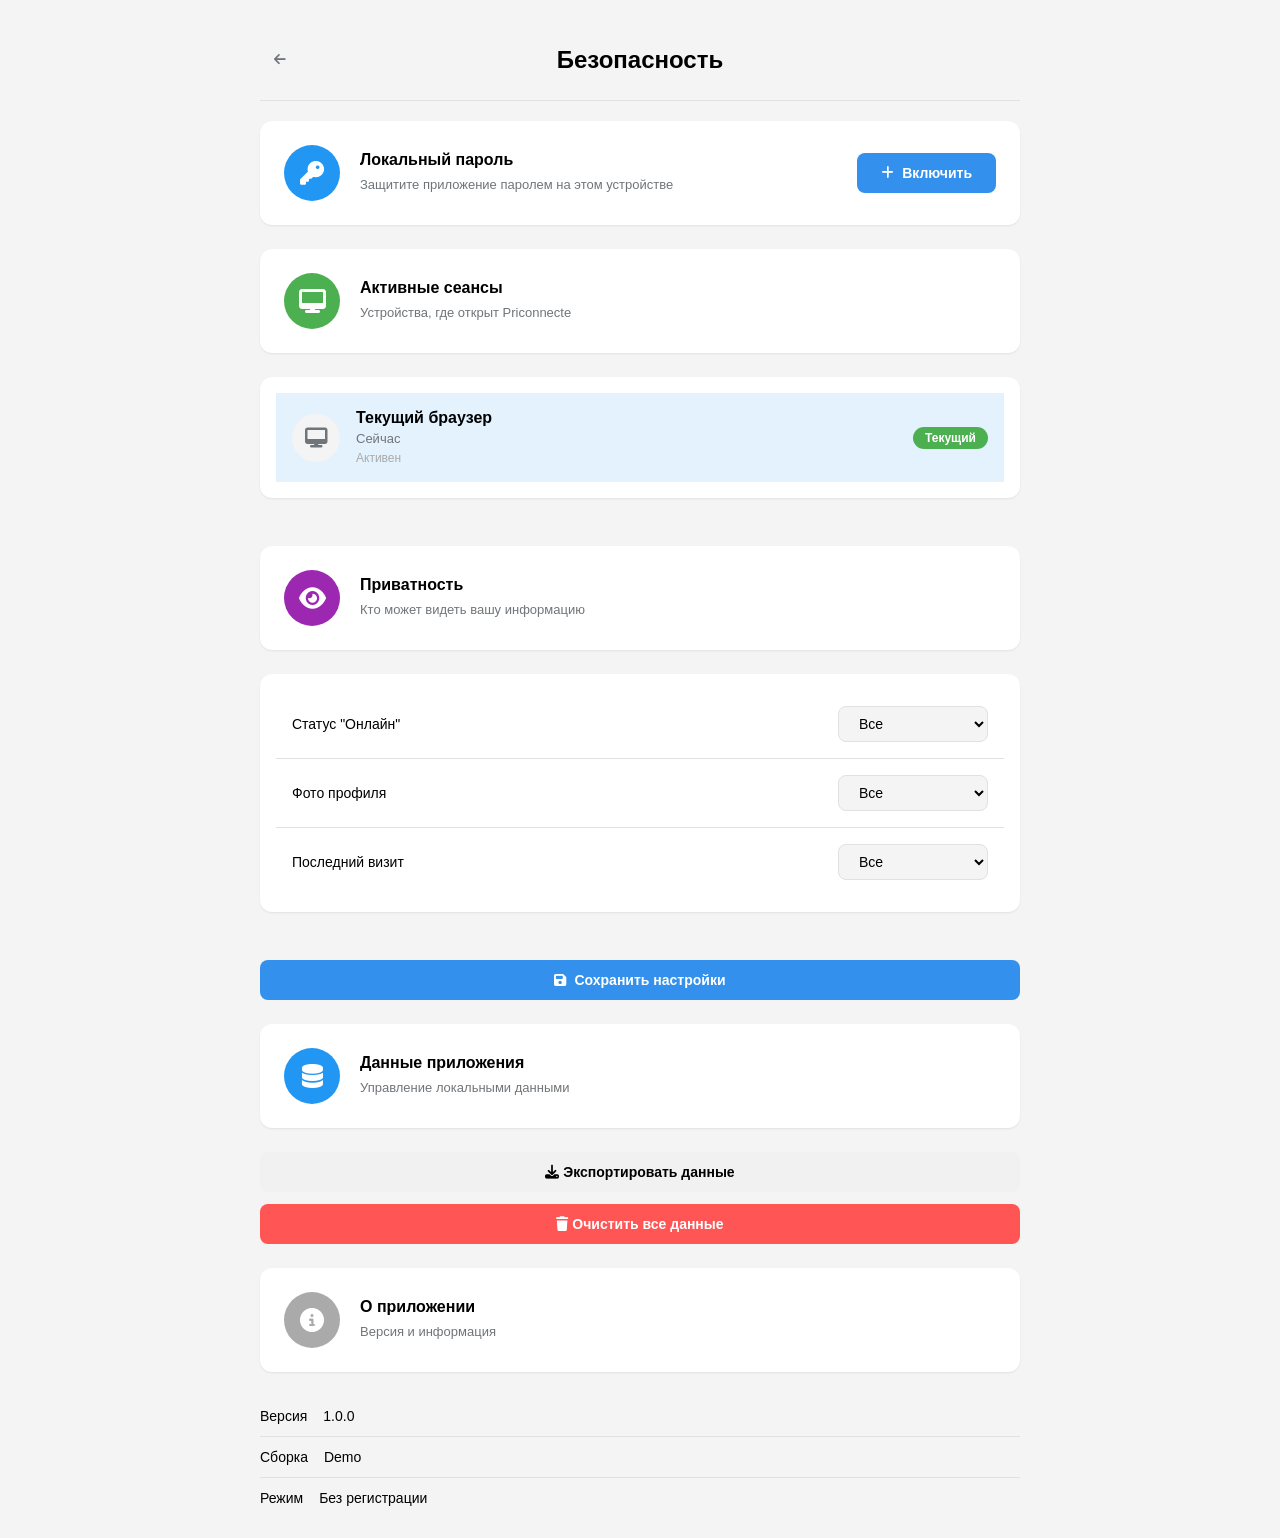
==== password.html @ 706fc2cb "Update password.html" ====
<!DOCTYPE html>
<html lang="ru">
<head>
    <meta charset="UTF-8">
    <meta name="viewport" content="width=device-width, initial-scale=1.0">
    <title>Priconnecte | Безопасность</title>
    <link rel="stylesheet" href="https://cdnjs.cloudflare.com/ajax/libs/font-awesome/6.4.0/css/all.min.css">
    <link rel="stylesheet" href="style.css">
</head>
<body class="passwords-page">

    <div class="passwords-container">
        
        <header class="passwords-header">
            <button class="icon-btn" onclick="window.location.href='index.html'">
                <i class="fas fa-arrow-left"></i>
            </button>
            <h1>Безопасность</h1>
            <div style="width: 40px"></div>
        </header>

        <div class="passwords-content">
            
            <!-- Секция 1: Локальный пароль -->
            <section class="security-section">
                <div class="section-icon blue">
                    <i class="fas fa-key"></i>
                </div>
                <div class="section-info">
                    <h2>Локальный пароль</h2>
                    <p class="section-desc">Защитите приложение паролем на этом устройстве</p>
                </div>
                <button class="btn-primary" id="local-pass-btn" onclick="toggleLocalPassword()">
                    <i class="fas fa-plus"></i> Включить
                </button>
            </section>

            <div class="security-form hidden" id="local-password-form">
                <h3><i class="fas fa-lock"></i> Настройка пароля</h3>
                <div class="input-group">
                    <label for="local-password">Пароль</label>
                    <input type="password" id="local-password" class="input-field" placeholder="Минимум 4 символов">
                </div>
                <div class="input-group">
                    <label for="local-password-confirm">Подтвердите пароль</label>
                    <input type="password" id="local-password-confirm" class="input-field" placeholder="Повторите пароль">
                </div>
                <div class="form-actions">
                    <button class="btn-secondary" onclick="cancelLocalPassword()">Отмена</button>
                    <button class="btn-primary" onclick="saveLocalPassword()">Сохранить</button>
                </div>
            </div>

            <!-- Секция 2: Активные сеансы -->
            <section class="security-section">
                <div class="section-icon green">
                    <i class="fas fa-desktop"></i>
                </div>
                <div class="section-info">
                    <h2>Активные сеансы</h2>
                    <p class="section-desc">Устройства, где открыт Priconnecte</p>
                </div>
            </section>

            <div class="sessions-list" id="sessions-list">
                <div class="session-item current">
                    <div class="session-icon">
                        <i class="fas fa-desktop"></i>
                    </div>
                    <div class="session-info">
                        <h4>Текущий браузер</h4>
                        <p>Сейчас</p>
                        <small class="session-time">Активен</small>
                    </div>
                    <span class="session-badge">Текущий</span>
                </div>
            </div>

            <!-- Секция 3: Приватность -->
            <section class="security-section">
                <div class="section-icon purple">
                    <i class="fas fa-eye"></i>
                </div>
                <div class="section-info">
                    <h2>Приватность</h2>
                    <p class="section-desc">Кто может видеть вашу информацию</p>
                </div>
            </section>

            <div class="privacy-settings">
                <div class="privacy-item">
                    <span>Статус "Онлайн"</span>
                    <select id="privacy-online">
                        <option value="everyone">Все</option>
                        <option value="contacts">Контакты</option>
                        <option value="nobody">Никто</option>
                    </select>
                </div>
                <div class="privacy-item">
                    <span>Фото профиля</span>
                    <select id="privacy-photo">
                        <option value="everyone">Все</option>
                        <option value="contacts">Контакты</option>
                        <option value="nobody">Никто</option>
                    </select>
                </div>
                <div class="privacy-item">
                    <span>Последний визит</span>
                    <select id="privacy-lastseen">
                        <option value="everyone">Все</option>
                        <option value="contacts">Контакты</option>
                        <option value="nobody">Никто</option>
                    </select>
                </div>
            </div>

            <button class="btn-primary full-width" onclick="savePrivacySettings()">
                <i class="fas fa-save"></i> Сохранить настройки
            </button>

            <!-- Секция 4: Данные -->
            <section class="security-section">
                <div class="section-icon blue">
                    <i class="fas fa-database"></i>
                </div>
                <div class="section-info">
                    <h2>Данные приложения</h2>
                    <p class="section-desc">Управление локальными данными</p>
                </div>
            </section>

            <div class="data-settings">
                <button class="btn-secondary full-width" onclick="exportData()">
                    <i class="fas fa-download"></i> Экспортировать данные
                </button>
                <button class="btn-danger full-width" style="margin-top: 12px;" onclick="confirmClearData()">
                    <i class="fas fa-trash"></i> Очистить все данные
                </button>
            </div>

            <!-- Секция 5: О приложении -->
            <section class="security-section">
                <div class="section-icon gray">
                    <i class="fas fa-info-circle"></i>
                </div>
                <div class="section-info">
                    <h2>О приложении</h2>
                    <p class="section-desc">Версия и информация</p>
                </div>
            </section>

            <div class="app-info">
                <div class="info-row">
                    <span>Версия</span>
                    <span class="info-value">1.0.0</span>
                </div>
                <div class="info-row">
                    <span>Сборка</span>
                    <span class="info-value">Demo</span>
                </div>
                <div class="info-row">
                    <span>Режим</span>
                    <span class="info-value">Без регистрации</span>
                </div>
            </div>

        </div>
    </div>

    <!-- Уведомления -->
    <div id="notification-container"></div>

    <script src="script.js"></script>
</body>
</html>
---- style.css ----
/* ========================================== */
/* ПЕРЕМЕННЫЕ И БАЗОВЫЕ НАСТРОЙКИ             */
/* ========================================== */
:root {
    /* Цветовая палитра */
    --primary-color: #3390ec;
    --primary-hover: #2775c9;
    --primary-light: #e3f2fd;
    
    --bg-color: #ffffff;
    --secondary-bg: #f4f4f5;
    --chat-bg: #8e8e93;
    --chat-pattern: url('https://web.telegram.org/img/bg_0.png');
    
    --text-primary: #000000;
    --text-secondary: #707579;
    --text-hint: #aaaaaa;
    --text-white: #ffffff;
    
    --border-color: #dfe1e5;
    --hover-color: #f1f1f1;
    --active-color: #3390ec20;
    
    --message-in-bg: #ffffff;
    --message-out-bg: #eeffde;
    --message-meta: #4fae4e;
    
    --danger-color: #ff5555;
    --danger-hover: #ff3333;
    --success-color: #4caf50;
    --warning-color: #ff9800;
    --info-color: #2196f3;
    
    --shadow-sm: 0 1px 2px rgba(0,0,0,0.08);
    --shadow-md: 0 4px 12px rgba(0,0,0,0.1);
    --shadow-lg: 0 8px 24px rgba(0,0,0,0.15);
    --shadow-xl: 0 12px 48px rgba(0,0,0,0.2);
    
    --font-family: -apple-system, BlinkMacSystemFont, "Segoe UI", Roboto, Helvetica, Arial, sans-serif;
    --transition-speed: 0.2s;
    --border-radius: 12px;
    --border-radius-sm: 8px;
    --border-radius-lg: 16px;
}

/* Темная тема */
[data-theme="dark"] {
    --bg-color: #212121;
    --secondary-bg: #0f0f0f;
    --text-primary: #ffffff;
    --text-secondary: #aaaaaa;
    --text-hint: #888888;
    --border-color: #2f2f2f;
    --hover-color: #2c2c2c;
    --active-color: #3390ec30;
    --message-in-bg: #182533;
    --message-out-bg: #0e1621;
    --chat-pattern: url('https://web.telegram.org/img/bg_0.png');
    --primary-light: #3390ec20;
}

/* ========================================== */
/* БАЗОВЫЕ СТИЛИ                              */
/* ========================================== */
* {
    margin: 0;
    padding: 0;
    box-sizing: border-box;
    outline: none;
}

body {
    font-family: var(--font-family);
    background-color: var(--secondary-bg);
    color: var(--text-primary);
    height: 100vh;
    overflow: hidden;
    transition: background-color var(--transition-speed), color var(--transition-speed);
    -webkit-font-smoothing: antialiased;
    -moz-osx-font-smoothing: grayscale;
}

a {
    color: var(--primary-color);
    text-decoration: none;
}

a:hover {
    text-decoration: underline;
}

/* Утилиты */
.hidden { display: none !important; }
.full-width { width: 100%; }
.text-center { text-align: center; }

/* ========================================== */
/* КНОПКИ                                     */
/* ========================================== */
.btn-primary {
    background: var(--primary-color);
    color: var(--text-white);
    border: none;
    padding: 12px 24px;
    border-radius: var(--border-radius-sm);
    font-size: 14px;
    font-weight: 600;
    cursor: pointer;
    transition: all var(--transition-speed);
    display: inline-flex;
    align-items: center;
    justify-content: center;
    gap: 8px;
    position: relative;
}

.btn-primary:hover {
    background: var(--primary-hover);
    transform: translateY(-1px);
    box-shadow: var(--shadow-md);
}

.btn-primary:active {
    transform: translateY(0);
}

.btn-primary:disabled {
    opacity: 0.6;
    cursor: not-allowed;
}

.btn-secondary {
    background: var(--hover-color);
    color: var(--text-primary);
    border: none;
    padding: 12px 24px;
    border-radius: var(--border-radius-sm);
    font-size: 14px;
    font-weight: 600;
    cursor: pointer;
    transition: all var(--transition-speed);
}

.btn-secondary:hover {
    background: var(--border-color);
}

.btn-danger {
    background: var(--danger-color);
    color: var(--text-white);
    border: none;
    padding: 12px 24px;
    border-radius: var(--border-radius-sm);
    font-size: 14px;
    font-weight: 600;
    cursor: pointer;
    transition: all var(--transition-speed);
}

.btn-danger:hover {
    background: var(--danger-hover);
    transform: translateY(-1px);
    box-shadow: var(--shadow-md);
}

.btn-text {
    background: none;
    border: none;
    color: var(--primary-color);
    cursor: pointer;
    padding: 8px 16px;
    font-size: 14px;
    transition: opacity var(--transition-speed);
}

.btn-text:hover {
    opacity: 0.8;
}

.btn-text-danger {
    background: none;
    border: none;
    color: var(--danger-color);
    cursor: pointer;
    padding: 8px 16px;
    font-size: 14px;
    transition: opacity var(--transition-speed);
}

.btn-text-danger:hover {
    opacity: 0.8;
}

.btn-back {
    background: none;
    border: none;
    color: var(--text-secondary);
    cursor: pointer;
    padding: 8px;
    font-size: 16px;
    position: absolute;
    top: 20px;
    left: 20px;
    transition: all var(--transition-speed);
}

.btn-back:hover {
    color: var(--text-primary);
    transform: translateX(-4px);
}

.icon-btn {
    background: none;
    border: none;
    color: var(--text-secondary);
    cursor: pointer;
    padding: 8px;
    border-radius: 50%;
    transition: all var(--transition-speed);
    display: flex;
    align-items: center;
    justify-content: center;
    width: 40px;
    height: 40px;
}

.icon-btn:hover {
    background: var(--hover-color);
    color: var(--text-primary);
}

.icon-btn:active {
    transform: scale(0.95);
}

/* Loader для кнопок */
.btn-loader {
    display: inline-flex;
    align-items: center;
    justify-content: center;
}

/* ========================================== */
/* ЭКРАН ВХОДА                                */
/* ========================================== */
.screen {
    width: 100%;
    height: 100%;
}

#auth-screen {
    position: fixed;
    top: 0;
    left: 0;
    width: 100%;
    height: 100%;
    background: var(--bg-color);
    z-index: 1000;
    display: flex;
    justify-content: center;
    align-items: center;
    transition: opacity 0.5s ease;
}

.auth-container {
    width: 100%;
    max-width: 420px;
    padding: 40px;
    z-index: 2;
}

.auth-logo {
    text-align: center;
    margin-bottom: 40px;
}

.logo-icon {
    width: 80px;
    height: 80px;
    background: var(--primary-color);
    border-radius: 50%;
    display: flex;
    align-items: center;
    justify-content: center;
    margin: 0 auto 20px;
    box-shadow: var(--shadow-lg);
    animation: pulse 2s infinite;
}

@keyframes pulse {
    0% { box-shadow: 0 0 0 0 rgba(51, 144, 236, 0.4); }
    70% { box-shadow: 0 0 0 20px rgba(51, 144, 236, 0); }
    100% { box-shadow: 0 0 0 0 rgba(51, 144, 236, 0); }
}

.logo-icon i {
    font-size: 36px;
    color: var(--text-white);
}

.auth-logo h1 {
    font-size: 32px;
    font-weight: 700;
    color: var(--primary-color);
    margin-bottom: 8px;
}

.auth-tagline {
    color: var(--text-secondary);
    font-size: 14px;
}

.auth-card {
    background: var(--bg-color);
    padding: 32px;
    border-radius: var(--border-radius-lg);
    box-shadow: var(--shadow-xl);
    text-align: center;
    position: relative;
}

.auth-card h2 {
    font-size: 24px;
    font-weight: 600;
    margin-bottom: 12px;
    color: var(--text-primary);
}

.auth-desc {
    color: var(--text-secondary);
    font-size: 14px;
    margin-bottom: 24px;
    line-height: 1.5;
}

.auth-desc #display-phone {
    font-weight: 600;
    color: var(--text-primary);
}

.input-group {
    margin-bottom: 20px;
    text-align: left;
}

.input-group label {
    display: block;
    font-size: 13px;
    font-weight: 600;
    color: var(--text-secondary);
    margin-bottom: 8px;
    text-transform: uppercase;
    letter-spacing: 0.5px;
}

.input-field {
    width: 100%;
    padding: 14px 16px;
    border: 1px solid var(--border-color);
    border-radius: var(--border-radius-sm);
    font-size: 15px;
    background: var(--secondary-bg);
    color: var(--text-primary);
    transition: all var(--transition-speed);
}

.input-field:focus {
    border-color: var(--primary-color);
    box-shadow: 0 0 0 3px var(--primary-light);
}

.input-field::placeholder {
    color: var(--text-hint);
}

textarea.input-field {
    resize: vertical;
    min-height: 80px;
}

.phone-input-wrapper {
    display: flex;
    align-items: center;
    border: 1px solid var(--border-color);
    border-radius: var(--border-radius-sm);
    background: var(--secondary-bg);
    overflow: hidden;
    transition: all var(--transition-speed);
}

.phone-input-wrapper:focus-within {
    border-color: var(--primary-color);
    box-shadow: 0 0 0 3px var(--primary-light);
}

.country-code {
    padding: 14px 16px;
    background: var(--hover-color);
    color: var(--text-primary);
    font-weight: 600;
    border-right: 1px solid var(--border-color);
}

.phone-input-wrapper input {
    flex: 1;
    border: none;
    padding: 14px 16px;
    font-size: 15px;
    background: transparent;
    color: var(--text-primary);
}

.code-inputs {
    display: flex;
    justify-content: center;
    gap: 10px;
    margin-bottom: 20px;
}

.code-digit {
    width: 50px;
    height: 60px;
    border: 2px solid var(--border-color);
    border-radius: var(--border-radius-sm);
    font-size: 24px;
    font-weight: 600;
    text-align: center;
    background: var(--secondary-bg);
    color: var(--text-primary);
    transition: all var(--transition-speed);
}

.code-digit:focus {
    border-color: var(--primary-color);
    box-shadow: 0 0 0 3px var(--primary-light);
}

.code-digit.filled {
    border-color: var(--primary-color);
    background: var(--primary-light);
}

.code-timer {
    color: var(--text-secondary);
    font-size: 13px;
    margin-bottom: 20px;
}

.auth-footer {
    margin-top: 24px;
    padding-top: 24px;
    border-top: 1px solid var(--border-color);
}

.auth-footer p {
    font-size: 12px;
    color: var(--text-hint);
    line-height: 1.6;
}

.auth-bg-decoration {
    position: absolute;
    top: 0;
    left: 0;
    width: 100%;
    height: 100%;
    background: linear-gradient(135deg, var(--primary-color) 0%, #1973b8 100%);
    opacity: 0.05;
    z-index: 1;
}

/* ========================================== */
/* ОСНОВНОЕ ПРИЛОЖЕНИЕ                        */
/* ========================================== */
#main-app {
    display: flex;
    width: 100%;
    height: 100%;
    background: var(--bg-color);
}

/* Сайдбар */
.sidebar {
    width: 420px;
    border-right: 1px solid var(--border-color);
    display: flex;
    flex-direction: column;
    background: var(--bg-color);
    position: relative;
}

.sidebar-header {
    padding: 16px;
    display: flex;
    align-items: center;
    gap: 12px;
    border-bottom: 1px solid var(--border-color);
}

.search-container {
    flex: 1;
    background: var(--secondary-bg);
    border-radius: 22px;
    padding: 10px 16px;
    display: flex;
    align-items: center;
    gap: 10px;
    transition: all var(--transition-speed);
}

.search-container:focus-within {
    background: var(--bg-color);
    box-shadow: var(--shadow-sm);
}

.search-container i {
    color: var(--text-secondary);
}

.search-container input {
    flex: 1;
    border: none;
    background: transparent;
    font-size: 14px;
    color: var(--text-primary);
}

.search-container input::placeholder {
    color: var(--text-hint);
}

.chat-list {
    flex: 1;
    overflow-y: auto;
    padding: 8px 0;
}

.chat-item {
    display: flex;
    padding: 12px 16px;
    cursor: pointer;
    transition: background-color var(--transition-speed);
    align-items: center;
    gap: 12px;
    position: relative;
}

.chat-item:hover {
    background-color: var(--hover-color);
}

.chat-item.active {
    background-color: var(--active-color);
}

.chat-item.active::before {
    content: '';
    position: absolute;
    left: 0;
    top: 0;
    bottom: 0;
    width: 3px;
    background: var(--primary-color);
}

.avatar {
    width: 54px;
    height: 54px;
    border-radius: 50%;
    background: linear-gradient(135deg, #667eea 0%, #764ba2 100%);
    display: flex;
    justify-content: center;
    align-items: center;
    color: var(--text-white);
    font-weight: 700;
    font-size: 20px;
    position: relative;
    flex-shrink: 0;
}

.avatar img {
    width: 100%;
    height: 100%;
    border-radius: 50%;
    object-fit: cover;
}

.status-dot {
    position: absolute;
    bottom: 2px;
    right: 2px;
    width: 14px;
    height: 14px;
    border-radius: 50%;
    border: 2px solid var(--bg-color);
}

.status-dot.online {
    background: var(--success-color);
}

.status-dot.offline {
    background: var(--text-hint);
}

.chat-info {
    flex: 1;
    overflow: hidden;
    min-width: 0;
}

.chat-top {
    display: flex;
    justify-content: space-between;
    align-items: center;
    margin-bottom: 4px;
}

.chat-top h4 {
    font-weight: 600;
    color: var(--text-primary);
    font-size: 15px;
    white-space: nowrap;
    overflow: hidden;
    text-overflow: ellipsis;
}

.chat-top .time {
    font-size: 12px;
    color: var(--text-hint);
    flex-shrink: 0;
    margin-left: 8px;
}

.chat-bottom {
    display: flex;
    justify-content: space-between;
    align-items: center;
}

.last-message {
    font-size: 14px;
    color: var(--text-secondary);
    white-space: nowrap;
    overflow: hidden;
    text-overflow: ellipsis;
    flex: 1;
}

.badge {
    background: var(--primary-color);
    color: var(--text-white);
    font-size: 12px;
    font-weight: 600;
    padding: 2px 8px;
    border-radius: 10px;
    min-width: 20px;
    text-align: center;
    flex-shrink: 0;
    margin-left: 8px;
}

.badge.mention {
    background: var(--warning-color);
}

/* Контекстное меню */
.context-menu {
    position: absolute;
    top: 70px;
    left: 16px;
    background: var(--bg-color);
    border-radius: var(--border-radius-sm);
    box-shadow: var(--shadow-lg);
    padding: 8px 0;
    z-index: 100;
    min-width: 200px;
    border: 1px solid var(--border-color);
}

.menu-item {
    padding: 12px 16px;
    display: flex;
    align-items: center;
    gap: 12px;
    cursor: pointer;
    color: var(--text-primary);
    font-size: 14px;
    transition: background-color var(--transition-speed);
}

.menu-item:hover {
    background: var(--hover-color);
}

.menu-item i {
    width: 20px;
    text-align: center;
    color: var(--text-secondary);
}

.menu-item.logout {
    color: var(--danger-color);
}

.menu-item.logout i {
    color: var(--danger-color);
}

.menu-divider {
    height: 1px;
    background: var(--border-color);
    margin: 8px 0;
}

/* Область чата */
.chat-area {
    flex: 1;
    display: flex;
    flex-direction: column;
    background: var(--chat-bg);
    position: relative;
}

.chat-header {
    height: 60px;
    background: var(--bg-color);
    border-bottom: 1px solid var(--border-color);
    display: flex;
    align-items: center;
    padding: 0 20px;
    justify-content: space-between;
    flex-shrink: 0;
}

.chat-header-info {
    display: flex;
    align-items: center;
    gap: 12px;
    cursor: pointer;
}

.avatar-small {
    width: 42px;
    height: 42px;
    border-radius: 50%;
    background: linear-gradient(135deg, #667eea 0%, #764ba2 100%);
    display: flex;
    justify-content: center;
    align-items: center;
    color: var(--text-white);
    font-weight: 700;
    font-size: 16px;
    flex-shrink: 0;
}

.chat-header-text h3 {
    font-weight: 600;
    color: var(--text-primary);
    font-size: 16px;
    margin-bottom: 2px;
}

.status-text {
    font-size: 13px;
    color: var(--text-secondary);
}

.chat-header-actions {
    display: flex;
    gap: 8px;
}

/* Сообщения */
.messages-container {
    flex: 1;
    padding: 20px;
    overflow-y: auto;
    display: flex;
    flex-direction: column;
    gap: 8px;
    background-image: var(--chat-pattern);
    background-size: cover;
    background-position: center;
}

.message {
    max-width: 65%;
    padding: 10px 14px;
    border-radius: var(--border-radius);
    font-size: 14px;
    line-height: 1.5;
    position: relative;
    word-wrap: break-word;
    animation: messageAppear 0.3s ease;
}

@keyframes messageAppear {
    from {
        opacity: 0;
        transform: translateY(10px);
    }
    to {
        opacity: 1;
        transform: translateY(0);
    }
}

.message.in {
    align-self: flex-start;
    background: var(--message-in-bg);
    color: var(--text-primary);
    border-bottom-left-radius: 4px;
    box-shadow: var(--shadow-sm);
}

.message.out {
    align-self: flex-end;
    background: var(--message-out-bg);
    color: var(--text-primary);
    border-bottom-right-radius: 4px;
    box-shadow: var(--shadow-sm);
}

.message.system {
    align-self: center;
    background: rgba(0, 0, 0, 0.6);
    color: var(--text-white);
    font-size: 12px;
    padding: 6px 16px;
    border-radius: 20px;
    max-width: 80%;
    text-align: center;
}

.message-meta {
    font-size: 11px;
    color: var(--text-secondary);
    float: right;
    margin-left: 10px;
    margin-top: 6px;
    display: flex;
    align-items: center;
    gap: 4px;
}

.message.out .message-meta {
    color: var(--message-meta);
}

.message-read {
    font-size: 10px;
}

.date-divider {
    align-self: center;
    background: rgba(0, 0, 0, 0.5);
    color: var(--text-white);
    font-size: 12px;
    padding: 6px 16px;
    border-radius: 20px;
    margin: 16px 0;
    text-align: center;
}

/* Индикатор набора текста */
.typing-indicator {
    padding: 8px 20px;
    background: var(--bg-color);
    display: flex;
    align-items: center;
    gap: 8px;
    font-size: 13px;
    color: var(--text-secondary);
}

.typing-dots {
    display: flex;
    gap: 4px;
}

.typing-dots .dot {
    width: 6px;
    height: 6px;
    background: var(--text-secondary);
    border-radius: 50%;
    animation: typingDot 1.4s infinite;
}

.typing-dots .dot:nth-child(2) {
    animation-delay: 0.2s;
}

.typing-dots .dot:nth-child(3) {
    animation-delay: 0.4s;
}

@keyframes typingDot {
    0%, 60%, 100% {
        transform: translateY(0);
    }
    30% {
        transform: translateY(-4px);
    }
}

/* Панель ввода */
.input-area {
    background: var(--bg-color);
    padding: 16px 20px;
    display: flex;
    gap: 12px;
    align-items: center;
    border-top: 1px solid var(--border-color);
    flex-shrink: 0;
}

.input-wrapper {
    flex: 1;
    background: var(--secondary-bg);
    border-radius: 22px;
    padding: 10px 16px;
    display: flex;
    align-items: center;
    gap: 8px;
    transition: all var(--transition-speed);
}

.input-wrapper:focus-within {
    background: var(--bg-color);
    box-shadow: var(--shadow-sm);
}

.input-wrapper input {
    flex: 1;
    border: none;
    background: transparent;
    font-size: 15px;
    color: var(--text-primary);
}

.input-wrapper input::placeholder {
    color: var(--text-hint);
}

.emoji-btn {
    color: var(--text-secondary);
}

.mic-btn {
    color: var(--text-secondary);
}

.send-btn {
    color: var(--primary-color);
}

/* Правая панель информации */
.info-panel {
    width: 350px;
    background: var(--bg-color);
    border-left: 1px solid var(--border-color);
    display: flex;
    flex-direction: column;
    overflow-y: auto;
}

.info-header {
    height: 60px;
    border-bottom: 1px solid var(--border-color);
    display: flex;
    align-items: center;
    justify-content: space-between;
    padding: 0 20px;
    flex-shrink: 0;
}

.info-header h3 {
    font-weight: 600;
    color: var(--text-primary);
}

.info-content {
    padding: 24px;
    flex: 1;
}

.info-avatar-large {
    width: 120px;
    height: 120px;
    border-radius: 50%;
    background: linear-gradient(135deg, #667eea 0%, #764ba2 100%);
    display: flex;
    justify-content: center;
    align-items: center;
    color: var(--text-white);
    font-weight: 700;
    font-size: 48px;
    margin: 0 auto 20px;
}

.info-content h2 {
    text-align: center;
    font-weight: 600;
    color: var(--text-primary);
    margin-bottom: 8px;
}

.info-status {
    text-align: center;
    color: var(--text-secondary);
    font-size: 14px;
    margin-bottom: 32px;
}

.info-section {
    margin-bottom: 32px;
}

.info-section h4 {
    font-weight: 600;
    color: var(--text-primary);
    margin-bottom: 16px;
    font-size: 14px;
    text-transform: uppercase;
    letter-spacing: 0.5px;
}

.info-row {
    display: flex;
    align-items: center;
    gap: 16px;
    padding: 12px 0;
    border-bottom: 1px solid var(--border-color);
    color: var(--text-primary);
    font-size: 14px;
}

.info-row:last-child {
    border-bottom: none;
}

.info-row i:first-child {
    width: 24px;
    color: var(--text-secondary);
    text-align: center;
}

.media-grid {
    display: grid;
    grid-template-columns: repeat(3, 1fr);
    gap: 12px;
}

.media-item {
    aspect-ratio: 1;
    background: var(--secondary-bg);
    border-radius: var(--border-radius-sm);
    display: flex;
    align-items: center;
    justify-content: center;
    color: var(--text-secondary);
    font-size: 24px;
    cursor: pointer;
    transition: all var(--transition-speed);
}

.media-item:hover {
    background: var(--hover-color);
    color: var(--primary-color);
}

.common-chats-list {
    display: flex;
    flex-direction: column;
    gap: 8px;
}

.common-chat-item {
    padding: 10px 12px;
    background: var(--secondary-bg);
    border-radius: var(--border-radius-sm);
    font-size: 14px;
    color: var(--text-primary);
    cursor: pointer;
    transition: background-color var(--transition-speed);
}

.common-chat-item:hover {
    background: var(--hover-color);
}

.info-footer {
    padding: 24px;
    border-top: 1px solid var(--border-color);
}

/* ========================================== */
/* МОДАЛЬНЫЕ ОКНА                             */
/* ========================================== */
.modal-overlay {
    position: fixed;
    top: 0;
    left: 0;
    width: 100%;
    height: 100%;
    background: rgba(0, 0, 0, 0.5);
    z-index: 2000;
    display: flex;
    justify-content: center;
    align-items: center;
    animation: fadeIn 0.3s ease;
}

@keyframes fadeIn {
    from { opacity: 0; }
    to { opacity: 1; }
}

.modal-window {
    background: var(--bg-color);
    border-radius: var(--border-radius-lg);
    width: 100%;
    max-width: 500px;
    max-height: 90vh;
    overflow-y: auto;
    box-shadow: var(--shadow-xl);
    animation: slideUp 0.3s ease;
}

@keyframes slideUp {
    from {
        opacity: 0;
        transform: translateY(20px);
    }
    to {
        opacity: 1;
        transform: translateY(0);
    }
}

.modal-header {
    padding: 20px 24px;
    border-bottom: 1px solid var(--border-color);
    display: flex;
    justify-content: space-between;
    align-items: center;
}

.modal-header h3 {
    font-weight: 600;
    color: var(--text-primary);
    font-size: 18px;
}

.modal-body {
    padding: 24px;
}

/* Настройки */
.settings-user-card {
    display: flex;
    align-items: center;
    gap: 16px;
    padding: 20px;
    background: var(--secondary-bg);
    border-radius: var(--border-radius);
    margin-bottom: 24px;
}

.avatar-large {
    width: 72px;
    height: 72px;
    border-radius: 50%;
    background: linear-gradient(135deg, #667eea 0%, #764ba2 100%);
    display: flex;
    justify-content: center;
    align-items: center;
    color: var(--text-white);
    font-weight: 700;
    font-size: 28px;
    flex-shrink: 0;
}

.settings-user-card h4 {
    font-weight: 600;
    color: var(--text-primary);
    margin-bottom: 4px;
}

.settings-user-card p {
    color: var(--text-secondary);
    font-size: 14px;
}

.settings-list {
    display: flex;
    flex-direction: column;
}

.settings-item {
    display: flex;
    align-items: center;
    gap: 16px;
    padding: 16px;
    cursor: pointer;
    transition: background-color var(--transition-speed);
    border-radius: var(--border-radius-sm);
}

.settings-item:hover {
    background: var(--hover-color);
}

.settings-icon {
    width: 40px;
    height: 40px;
    border-radius: 50%;
    display: flex;
    align-items: center;
    justify-content: center;
    color: var(--text-white);
    flex-shrink: 0;
}

.settings-icon.blue { background: var(--info-color); }
.settings-icon.red { background: var(--danger-color); }
.settings-icon.green { background: var(--success-color); }
.settings-icon.orange { background: var(--warning-color); }
.settings-icon.purple { background: #9c27b0; }
.settings-icon.gray { background: var(--text-hint); }

.settings-text {
    flex: 1;
}

.settings-text span {
    display: block;
    font-weight: 600;
    color: var(--text-primary);
    margin-bottom: 4px;
}

.settings-text small {
    color: var(--text-secondary);
    font-size: 13px;
}

/* Переключатель (Toggle) */
.switch {
    position: relative;
    display: inline-block;
    width: 50px;
    height: 28px;
    flex-shrink: 0;
}

.switch input {
    opacity: 0;
    width: 0;
    height: 0;
}

.slider {
    position: absolute;
    cursor: pointer;
    top: 0;
    left: 0;
    right: 0;
    bottom: 0;
    background-color: var(--border-color);
    transition: var(--transition-speed);
}

.slider:before {
    position: absolute;
    content: "";
    height: 22px;
    width: 22px;
    left: 3px;
    bottom: 3px;
    background-color: var(--text-white);
    transition: var(--transition-speed);
    border-radius: 50%;
}

input:checked + .slider {
    background-color: var(--primary-color);
}

input:checked + .slider:before {
    transform: translateX(22px);
}

.slider.round {
    border-radius: 34px;
}

.slider.round:before {
    border-radius: 50%;
}

/* Контакты в модальном окне */
.contacts-select, .contacts-list {
    max-height: 200px;
    overflow-y: auto;
    border: 1px solid var(--border-color);
    border-radius: var(--border-radius-sm);
    padding: 8px;
    margin-top: 8px;
}

.contact-checkbox, .contact-item {
    display: flex;
    align-items: center;
    gap: 12px;
    padding: 8px;
    cursor: pointer;
}

.contact-checkbox:hover, .contact-item:hover {
    background: var(--hover-color);
    border-radius: var(--border-radius-sm);
}

.contact-checkbox input, .contact-item input {
    width: 18px;
    height: 18px;
    cursor: pointer;
}

.contact-checkbox label, .contact-item label {
    flex: 1;
    cursor: pointer;
    color: var(--text-primary);
    font-size: 14px;
}

/* Форма действий */
.form-actions {
    display: flex;
    gap: 12px;
    justify-content: flex-end;
    margin-top: 24px;
}

/* ========================================== */
/* СТРАНИЦА ПАРОЛЕЙ                           */
/* ========================================== */
.passwords-page {
    background: var(--secondary-bg);
    overflow-y: auto;
}

.passwords-container {
    max-width: 800px;
    margin: 0 auto;
    padding: 20px;
}

.passwords-header {
    display: flex;
    align-items: center;
    justify-content: space-between;
    padding: 20px 0;
    margin-bottom: 20px;
    border-bottom: 1px solid var(--border-color);
}

.passwords-header h1 {
    font-weight: 600;
    color: var(--text-primary);
    font-size: 24px;
}

.passwords-content {
    display: flex;
    flex-direction: column;
    gap: 24px;
}

.security-section {
    background: var(--bg-color);
    border-radius: var(--border-radius);
    padding: 24px;
    display: flex;
    align-items: center;
    gap: 20px;
    box-shadow: var(--shadow-sm);
    transition: all var(--transition-speed);
}

.security-section:hover {
    box-shadow: var(--shadow-md);
}

.section-icon {
    width: 56px;
    height: 56px;
    border-radius: 50%;
    display: flex;
    align-items: center;
    justify-content: center;
    color: var(--text-white);
    font-size: 24px;
    flex-shrink: 0;
}

.section-icon.blue { background: var(--info-color); }
.section-icon.green { background: var(--success-color); }
.section-icon.orange { background: var(--warning-color); }
.section-icon.purple { background: #9c27b0; }
.section-icon.red { background: var(--danger-color); }
.section-icon.gray { background: var(--text-hint); }

.section-info {
    flex: 1;
}

.section-info h2 {
    font-weight: 600;
    color: var(--text-primary);
    font-size: 16px;
    margin-bottom: 6px;
}

.section-desc {
    color: var(--text-secondary);
    font-size: 13px;
    line-height: 1.5;
}

/* Форма 2FA */
.security-form {
    background: var(--bg-color);
    border-radius: var(--border-radius);
    padding: 24px;
    box-shadow: var(--shadow-sm);
    margin-top: -16px;
    margin-bottom: 24px;
}

.security-form h3 {
    font-weight: 600;
    color: var(--text-primary);
    margin-bottom: 20px;
    font-size: 18px;
}

.security-form h3 i {
    margin-right: 8px;
    color: var(--primary-color);
}

.password-strength {
    margin-top: 8px;
}

.strength-bar {
    height: 4px;
    background: var(--border-color);
    border-radius: 2px;
    overflow: hidden;
    margin-bottom: 4px;
}

.strength-bar::after {
    content: '';
    display: block;
    height: 100%;
    width: 0%;
    background: var(--danger-color);
    transition: all var(--transition-speed);
}

.strength-bar.weak::after {
    width: 33%;
    background: var(--danger-color);
}

.strength-bar.medium::after {
    width: 66%;
    background: var(--warning-color);
}

.strength-bar.strong::after {
    width: 100%;
    background: var(--success-color);
}

.strength-text {
    font-size: 12px;
    color: var(--text-secondary);
}

/* Список сеансов */
.sessions-list {
    background: var(--bg-color);
    border-radius: var(--border-radius);
    padding: 16px;
    box-shadow: var(--shadow-sm);
    margin-bottom: 24px;
}

.session-item {
    display: flex;
    align-items: center;
    gap: 16px;
    padding: 16px;
    border-bottom: 1px solid var(--border-color);
    transition: background-color var(--transition-speed);
}

.session-item:last-child {
    border-bottom: none;
}

.session-item:hover {
    background: var(--hover-color);
}

.session-item.current {
    background: var(--primary-light);
}

.session-icon {
    width: 48px;
    height: 48px;
    border-radius: 50%;
    background: var(--secondary-bg);
    display: flex;
    align-items: center;
    justify-content: center;
    color: var(--text-secondary);
    font-size: 20px;
    flex-shrink: 0;
}

.session-info {
    flex: 1;
}

.session-info h4 {
    font-weight: 600;
    color: var(--text-primary);
    margin-bottom: 4px;
}

.session-info p {
    color: var(--text-secondary);
    font-size: 13px;
    margin-bottom: 2px;
}

.session-time {
    color: var(--text-hint);
    font-size: 12px;
}

.session-badge {
    background: var(--success-color);
    color: var(--text-white);
    font-size: 12px;
    font-weight: 600;
    padding: 4px 12px;
    border-radius: 20px;
    flex-shrink: 0;
}

/* Настройки приватности */
.privacy-settings {
    background: var(--bg-color);
    border-radius: var(--border-radius);
    padding: 16px;
    box-shadow: var(--shadow-sm);
    margin-bottom: 24px;
}

.privacy-item {
    display: flex;
    justify-content: space-between;
    align-items: center;
    padding: 16px;
    border-bottom: 1px solid var(--border-color);
}

.privacy-item:last-child {
    border-bottom: none;
}

.privacy-item span {
    color: var(--text-primary);
    font-size: 14px;
}

.privacy-item select {
    padding: 8px 16px;
    border: 1px solid var(--border-color);
    border-radius: var(--border-radius-sm);
    background: var(--secondary-bg);
    color: var(--text-primary);
    font-size: 14px;
    cursor: pointer;
    min-width: 150px;
}

/* Автоудаление */
.auto-delete-settings {
    background: var(--bg-color);
    border-radius: var(--border-radius);
    padding: 24px;
    box-shadow: var(--shadow-sm);
    margin-bottom: 24px;
}

.auto-delete-settings label {
    display: block;
    color: var(--text-primary);
    font-weight: 600;
    margin-bottom: 12px;
}

.auto-delete-settings select {
    width: 100%;
    padding: 12px 16px;
    border: 1px solid var(--border-color);
    border-radius: var(--border-radius-sm);
    background: var(--secondary-bg);
    color: var(--text-primary);
    font-size: 14px;
    cursor: pointer;
}

/* Опасная секция */
.danger-section {
    border: 1px solid var(--danger-color);
    background: rgba(255, 85, 85, 0.05);
}

.danger-modal .danger-text {
    color: var(--danger-color);
    margin-bottom: 20px;
    line-height: 1.6;
}

.danger-modal .danger-text strong {
    font-size: 16px;
}

/* ========================================== */
/* УВЕДОМЛЕНИЯ                                */
/* ========================================== */
#notification-container {
    position: fixed;
    bottom: 20px;
    right: 20px;
    z-index: 3000;
    display: flex;
    flex-direction: column;
    gap: 10px;
}

.notification {
    background: var(--bg-color);
    padding: 16px 24px;
    border-radius: var(--border-radius);
    box-shadow: var(--shadow-lg);
    display: flex;
    align-items: center;
    gap: 12px;
    animation: slideInRight 0.3s ease;
    border-left: 4px solid var(--primary-color);
    min-width: 300px;
}

@keyframes slideInRight {
    from {
        opacity: 0;
        transform: translateX(100%);
    }
    to {
        opacity: 1;
        transform: translateX(0);
    }
}

.notification.success {
    border-left-color: var(--success-color);
}

.notification.success i {
    color: var(--success-color);
}

.notification.error {
    border-left-color: var(--danger-color);
}

.notification.error i {
    color: var(--danger-color);
}

.notification.warning {
    border-left-color: var(--warning-color);
}

.notification.warning i {
    color: var(--warning-color);
}

.notification.info {
    border-left-color: var(--info-color);
}

.notification.info i {
    color: var(--info-color);
}

/* ========================================== */
/* СКРОЛЛБАР                                  */
/* ========================================== */
::-webkit-scrollbar {
    width: 8px;
}

::-webkit-scrollbar-track {
    background: transparent;
}

::-webkit-scrollbar-thumb {
    background: var(--border-color);
    border-radius: 4px;
}

::-webkit-scrollbar-thumb:hover {
    background: var(--text-hint);
}

/* ========================================== */
/* АДАПТИВНОСТЬ                               */
/* ========================================== */
@media (max-width: 1024px) {
    .sidebar {
        width: 350px;
    }
    
    .info-panel {
        position: absolute;
        right: 0;
        top: 0;
        bottom: 0;
        z-index: 100;
        box-shadow: var(--shadow-lg);
    }
}

@media (max-width: 768px) {
    .sidebar {
        width: 100%;
        position: absolute;
        left: 0;
        top: 0;
        bottom: 0;
        z-index: 100;
        transform: translateX(-100%);
        transition: transform var(--transition-speed);
    }
    
    .sidebar.active {
        transform: translateX(0);
    }
    
    .chat-area {
        width: 100%;
    }
    
    .message {
        max-width: 85%;
    }
    
    .auth-container {
        padding: 20px;
    }
    
    .modal-window {
        margin: 20px;
        max-width: calc(100% - 40px);
    }
    
    .passwords-container {
        padding: 10px;
    }
    
    .security-section {
        flex-direction: column;
        text-align: center;
    }
    
    .section-icon {
        margin: 0 auto;
    }
    
    .section-info {
        text-align: center;
    }
}

/* ========================================== */
/* АНИМАЦИИ ЗАГРУЗКИ                          */
/* ========================================== */
.loading {
    display: inline-block;
    width: 20px;
    height: 20px;
    border: 3px solid rgba(255,255,255,0.3);
    border-radius: 50%;
    border-top-color: var(--text-white);
    animation: spin 1s ease-in-out infinite;
}

@keyframes spin {
    to { transform: rotate(360deg); }
}

/* Анимация появления */
.fade-in {
    animation: fadeIn 0.3s ease;
}

/* ========================================== */
/* ДОПОЛНИТЕЛЬНЫЕ ЭЛЕМЕНТЫ                    */
/* ========================================== */
.emoji-picker {
    position: absolute;
    bottom: 60px;
    right: 20px;
    background: var(--bg-color);
    border-radius: var(--border-radius);
    box-shadow: var(--shadow-lg);
    padding: 16px;
    z-index: 100;
    display: grid;
    grid-template-columns: repeat(8, 1fr);
    gap: 8px;
}

.emoji-item {
    font-size: 24px;
    cursor: pointer;
    padding: 4px;
    border-radius: 4px;
    transition: background-color var(--transition-speed);
}

.emoji-item:hover {
    background: var(--hover-color);
}

/* Индикатор онлайн */
.online-indicator {
    width: 10px;
    height: 10px;
    background: var(--success-color);
    border-radius: 50%;
    display: inline-block;
    margin-right: 8px;
}

/* Разделитель в чате */
.chat-divider {
    display: flex;
    align-items: center;
    margin: 16px 0;
}

.chat-divider::before,
.chat-divider::after {
    content: '';
    flex: 1;
    border-bottom: 1px solid var(--border-color);
}

.chat-divider span {
    padding: 0 16px;
    color: var(--text-secondary);
    font-size: 12px;
}
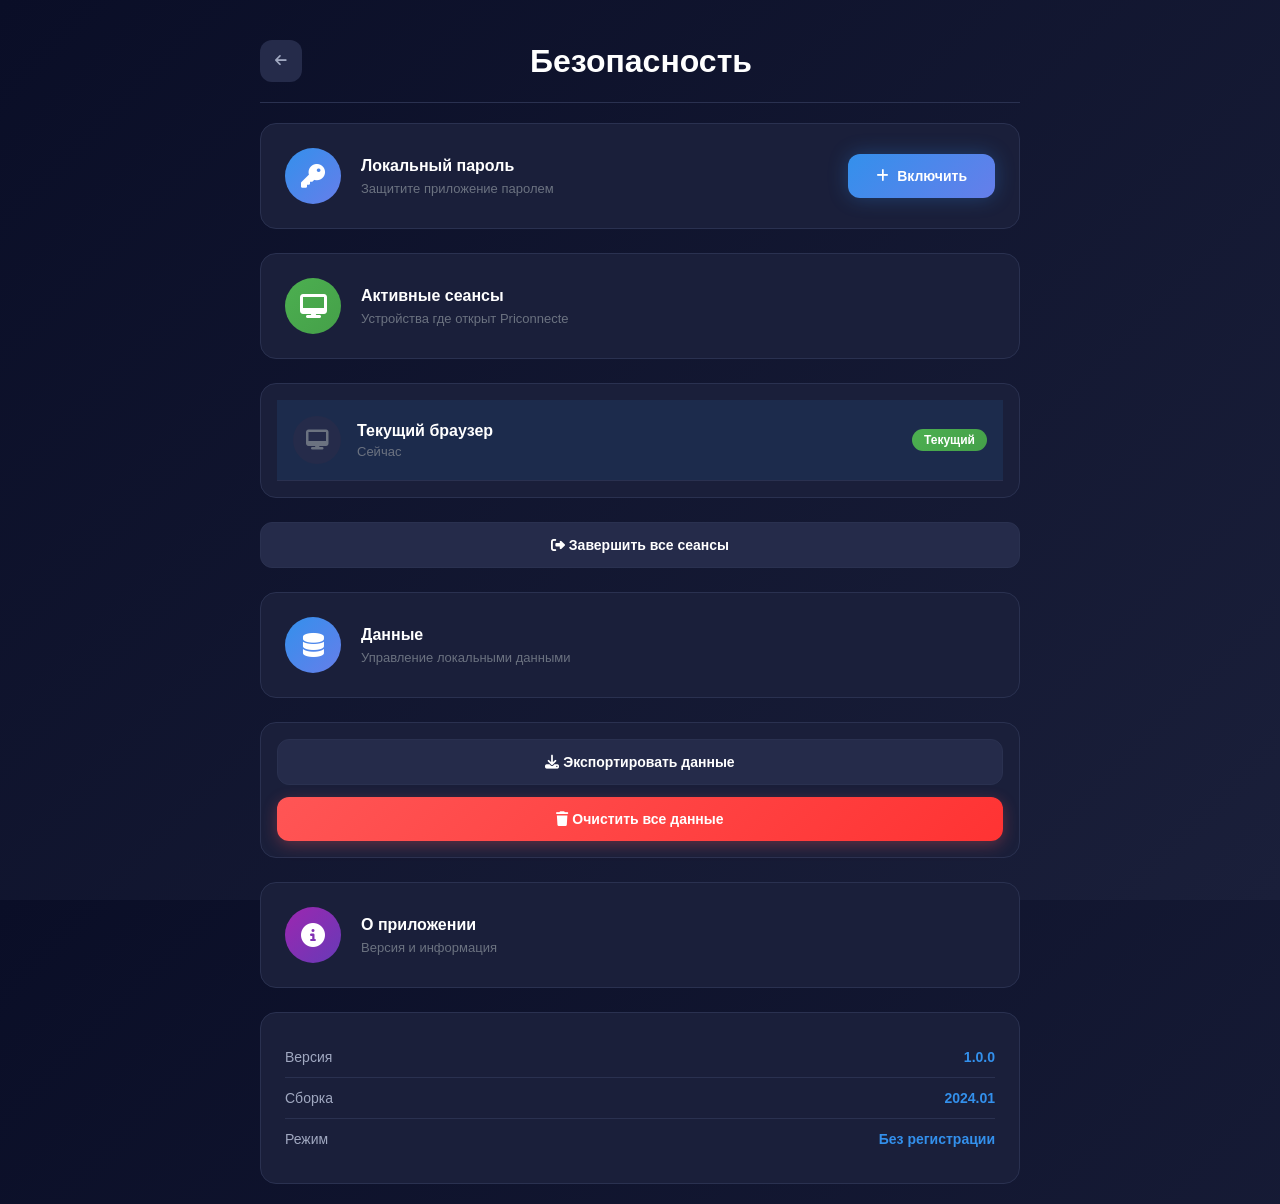
==== commit 8b55ba4b: "Update password.html" ====
--- a/password.html
+++ b/password.html
@@ -7,169 +7,128 @@
     <link rel="stylesheet" href="https://cdnjs.cloudflare.com/ajax/libs/font-awesome/6.4.0/css/all.min.css">
     <link rel="stylesheet" href="style.css">
 </head>
-<body class="passwords-page">
+<body class="passwords-page" style="background: var(--secondary-gradient);">
 
-    <div class="passwords-container">
+    <div class="passwords-container" style="max-width: 800px; margin: 0 auto; padding: 20px;">
         
-        <header class="passwords-header">
+        <header class="passwords-header" style="display: flex; align-items: center; justify-content: space-between; padding: 20px 0; margin-bottom: 20px; border-bottom: 1px solid var(--border-color);">
             <button class="icon-btn" onclick="window.location.href='index.html'">
                 <i class="fas fa-arrow-left"></i>
             </button>
-            <h1>Безопасность</h1>
+            <h1 style="font-weight: 600; color: var(--text-primary);">Безопасность</h1>
             <div style="width: 40px"></div>
         </header>
 
-        <div class="passwords-content">
+        <div class="passwords-content" style="display: flex; flex-direction: column; gap: 24px;">
             
-            <!-- Секция 1: Локальный пароль -->
-            <section class="security-section">
-                <div class="section-icon blue">
+            <!-- Локальный пароль -->
+            <section class="security-section" style="background: var(--bg-secondary); border-radius: var(--border-radius); padding: 24px; display: flex; align-items: center; gap: 20px; border: 1px solid var(--border-color);">
+                <div class="section-icon-gradient blue" style="width: 56px; height: 56px; background: var(--accent-gradient); border-radius: 50%; display: flex; align-items: center; justify-content: center; color: white; font-size: 24px;">
                     <i class="fas fa-key"></i>
                 </div>
-                <div class="section-info">
-                    <h2>Локальный пароль</h2>
-                    <p class="section-desc">Защитите приложение паролем на этом устройстве</p>
+                <div class="section-info" style="flex: 1;">
+                    <h2 style="font-weight: 600; color: var(--text-primary); font-size: 16px; margin-bottom: 6px;">Локальный пароль</h2>
+                    <p style="color: var(--text-hint); font-size: 13px;">Защитите приложение паролем</p>
                 </div>
-                <button class="btn-primary" id="local-pass-btn" onclick="toggleLocalPassword()">
+                <button class="btn-primary-gradient" id="local-pass-btn" onclick="toggleLocalPassword()">
                     <i class="fas fa-plus"></i> Включить
                 </button>
             </section>
 
-            <div class="security-form hidden" id="local-password-form">
-                <h3><i class="fas fa-lock"></i> Настройка пароля</h3>
+            <div class="security-form hidden" id="local-password-form" style="background: var(--bg-secondary); border-radius: var(--border-radius); padding: 24px; border: 1px solid var(--border-color);">
+                <h3 style="font-weight: 600; color: var(--text-primary); margin-bottom: 20px;"><i class="fas fa-lock" style="color: #3390ec;"></i> Настройка пароля</h3>
                 <div class="input-group">
-                    <label for="local-password">Пароль</label>
-                    <input type="password" id="local-password" class="input-field" placeholder="Минимум 4 символов">
+                    <label>Пароль</label>
+                    <input type="password" id="local-password" class="input-field-gradient" placeholder="Минимум 4 символа">
                 </div>
                 <div class="input-group">
-                    <label for="local-password-confirm">Подтвердите пароль</label>
-                    <input type="password" id="local-password-confirm" class="input-field" placeholder="Повторите пароль">
+                    <label>Подтвердите пароль</label>
+                    <input type="password" id="local-password-confirm" class="input-field-gradient" placeholder="Повторите пароль">
                 </div>
                 <div class="form-actions">
-                    <button class="btn-secondary" onclick="cancelLocalPassword()">Отмена</button>
-                    <button class="btn-primary" onclick="saveLocalPassword()">Сохранить</button>
+                    <button class="btn-secondary-gradient" onclick="cancelLocalPassword()">Отмена</button>
+                    <button class="btn-primary-gradient" onclick="saveLocalPassword()">Сохранить</button>
                 </div>
             </div>
 
-            <!-- Секция 2: Активные сеансы -->
-            <section class="security-section">
-                <div class="section-icon green">
+            <!-- Активные сеансы -->
+            <section class="security-section" style="background: var(--bg-secondary); border-radius: var(--border-radius); padding: 24px; display: flex; align-items: center; gap: 20px; border: 1px solid var(--border-color);">
+                <div class="section-icon-gradient green" style="width: 56px; height: 56px; background: var(--success-gradient); border-radius: 50%; display: flex; align-items: center; justify-content: center; color: white; font-size: 24px;">
                     <i class="fas fa-desktop"></i>
                 </div>
-                <div class="section-info">
-                    <h2>Активные сеансы</h2>
-                    <p class="section-desc">Устройства, где открыт Priconnecte</p>
+                <div class="section-info" style="flex: 1;">
+                    <h2 style="font-weight: 600; color: var(--text-primary); font-size: 16px; margin-bottom: 6px;">Активные сеансы</h2>
+                    <p style="color: var(--text-hint); font-size: 13px;">Устройства где открыт Priconnecte</p>
                 </div>
             </section>
 
-            <div class="sessions-list" id="sessions-list">
-                <div class="session-item current">
-                    <div class="session-icon">
+            <div class="sessions-list" id="sessions-list" style="background: var(--bg-secondary); border-radius: var(--border-radius); padding: 16px; border: 1px solid var(--border-color);">
+                <div class="session-item current" style="display: flex; align-items: center; gap: 16px; padding: 16px; border-bottom: 1px solid var(--border-color); background: rgba(51, 144, 236, 0.1);">
+                    <div class="session-icon" style="width: 48px; height: 48px; background: var(--bg-tertiary); border-radius: 50%; display: flex; align-items: center; justify-content: center; color: var(--text-hint); font-size: 20px;">
                         <i class="fas fa-desktop"></i>
                     </div>
-                    <div class="session-info">
-                        <h4>Текущий браузер</h4>
-                        <p>Сейчас</p>
-                        <small class="session-time">Активен</small>
+                    <div class="session-info" style="flex: 1;">
+                        <h4 style="font-weight: 600; color: var(--text-primary); margin-bottom: 4px;">Текущий браузер</h4>
+                        <p style="color: var(--text-hint); font-size: 13px;">Сейчас</p>
                     </div>
-                    <span class="session-badge">Текущий</span>
+                    <span class="session-badge" style="background: var(--success-gradient); color: white; font-size: 12px; font-weight: 600; padding: 4px 12px; border-radius: 20px;">Текущий</span>
                 </div>
             </div>
 
-            <!-- Секция 3: Приватность -->
-            <section class="security-section">
-                <div class="section-icon purple">
-                    <i class="fas fa-eye"></i>
+            <button class="btn-secondary-gradient full-width" onclick="terminateAllSessions()">
+                <i class="fas fa-sign-out-alt"></i> Завершить все сеансы
+            </button>
+
+            <!-- Данные -->
+            <section class="security-section" style="background: var(--bg-secondary); border-radius: var(--border-radius); padding: 24px; display: flex; align-items: center; gap: 20px; border: 1px solid var(--border-color);">
+                <div class="section-icon-gradient blue" style="width: 56px; height: 56px; background: var(--accent-gradient); border-radius: 50%; display: flex; align-items: center; justify-content: center; color: white; font-size: 24px;">
+                    <i class="fas fa-database"></i>
                 </div>
-                <div class="section-info">
-                    <h2>Приватность</h2>
-                    <p class="section-desc">Кто может видеть вашу информацию</p>
+                <div class="section-info" style="flex: 1;">
+                    <h2 style="font-weight: 600; color: var(--text-primary); font-size: 16px; margin-bottom: 6px;">Данные</h2>
+                    <p style="color: var(--text-hint); font-size: 13px;">Управление локальными данными</p>
                 </div>
             </section>
 
-            <div class="privacy-settings">
-                <div class="privacy-item">
-                    <span>Статус "Онлайн"</span>
-                    <select id="privacy-online">
-                        <option value="everyone">Все</option>
-                        <option value="contacts">Контакты</option>
-                        <option value="nobody">Никто</option>
-                    </select>
-                </div>
-                <div class="privacy-item">
-                    <span>Фото профиля</span>
-                    <select id="privacy-photo">
-                        <option value="everyone">Все</option>
-                        <option value="contacts">Контакты</option>
-                        <option value="nobody">Никто</option>
-                    </select>
-                </div>
-                <div class="privacy-item">
-                    <span>Последний визит</span>
-                    <select id="privacy-lastseen">
-                        <option value="everyone">Все</option>
-                        <option value="contacts">Контакты</option>
-                        <option value="nobody">Никто</option>
-                    </select>
-                </div>
-            </div>
-
-            <button class="btn-primary full-width" onclick="savePrivacySettings()">
-                <i class="fas fa-save"></i> Сохранить настройки
-            </button>
-
-            <!-- Секция 4: Данные -->
-            <section class="security-section">
-                <div class="section-icon blue">
-                    <i class="fas fa-database"></i>
-                </div>
-                <div class="section-info">
-                    <h2>Данные приложения</h2>
-                    <p class="section-desc">Управление локальными данными</p>
-                </div>
-            </section>
-
-            <div class="data-settings">
-                <button class="btn-secondary full-width" onclick="exportData()">
+            <div class="data-settings" style="background: var(--bg-secondary); border-radius: var(--border-radius); padding: 16px; border: 1px solid var(--border-color);">
+                <button class="btn-secondary-gradient full-width" onclick="exportData()">
                     <i class="fas fa-download"></i> Экспортировать данные
                 </button>
-                <button class="btn-danger full-width" style="margin-top: 12px;" onclick="confirmClearData()">
+                <button class="btn-danger-gradient full-width" style="margin-top: 12px;" onclick="confirmClearData()">
                     <i class="fas fa-trash"></i> Очистить все данные
                 </button>
             </div>
 
-            <!-- Секция 5: О приложении -->
-            <section class="security-section">
-                <div class="section-icon gray">
+            <!-- О приложении -->
+            <section class="security-section" style="background: var(--bg-secondary); border-radius: var(--border-radius); padding: 24px; display: flex; align-items: center; gap: 20px; border: 1px solid var(--border-color);">
+                <div class="section-icon-gradient purple" style="width: 56px; height: 56px; background: linear-gradient(135deg, #9c27b0, #673ab7); border-radius: 50%; display: flex; align-items: center; justify-content: center; color: white; font-size: 24px;">
                     <i class="fas fa-info-circle"></i>
                 </div>
-                <div class="section-info">
-                    <h2>О приложении</h2>
-                    <p class="section-desc">Версия и информация</p>
+                <div class="section-info" style="flex: 1;">
+                    <h2 style="font-weight: 600; color: var(--text-primary); font-size: 16px; margin-bottom: 6px;">О приложении</h2>
+                    <p style="color: var(--text-hint); font-size: 13px;">Версия и информация</p>
                 </div>
             </section>
 
-            <div class="app-info">
-                <div class="info-row">
-                    <span>Версия</span>
-                    <span class="info-value">1.0.0</span>
+            <div class="app-info" style="background: var(--bg-secondary); border-radius: var(--border-radius); padding: 24px; border: 1px solid var(--border-color);">
+                <div class="info-row" style="display: flex; justify-content: space-between; padding: 12px 0; border-bottom: 1px solid var(--border-color);">
+                    <span style="color: var(--text-secondary);">Версия</span>
+                    <span style="color: #3390ec; font-weight: 600;">1.0.0</span>
                 </div>
-                <div class="info-row">
-                    <span>Сборка</span>
-                    <span class="info-value">Demo</span>
+                <div class="info-row" style="display: flex; justify-content: space-between; padding: 12px 0; border-bottom: 1px solid var(--border-color);">
+                    <span style="color: var(--text-secondary);">Сборка</span>
+                    <span style="color: #3390ec; font-weight: 600;">2024.01</span>
                 </div>
-                <div class="info-row">
-                    <span>Режим</span>
-                    <span class="info-value">Без регистрации</span>
+                <div class="info-row" style="display: flex; justify-content: space-between; padding: 12px 0;">
+                    <span style="color: var(--text-secondary);">Режим</span>
+                    <span style="color: #3390ec; font-weight: 600;">Без регистрации</span>
                 </div>
             </div>
 
         </div>
     </div>
 
-    <!-- Уведомления -->
     <div id="notification-container"></div>
-
     <script src="script.js"></script>
 </body>
 </html>
--- a/style.css
+++ b/style.css
@@ -2,61 +2,40 @@
 /* ПЕРЕМЕННЫЕ И БАЗОВЫЕ НАСТРОЙКИ             */
 /* ========================================== */
 :root {
-    /* Цветовая палитра */
-    --primary-color: #3390ec;
-    --primary-hover: #2775c9;
-    --primary-light: #e3f2fd;
+    /* Градиентная цветовая палитра */
+    --primary-gradient: linear-gradient(135deg, #667eea 0%, #764ba2 100%);
+    --secondary-gradient: linear-gradient(135deg, #0a0e27 0%, #1a1f3a 100%);
+    --accent-gradient: linear-gradient(135deg, #3390ec 0%, #667eea 100%);
+    --danger-gradient: linear-gradient(135deg, #ff5555 0%, #ff3333 100%);
+    --success-gradient: linear-gradient(135deg, #4caf50 0%, #45a049 100%);
     
-    --bg-color: #ffffff;
-    --secondary-bg: #f4f4f5;
-    --chat-bg: #8e8e93;
-    --chat-pattern: url('https://web.telegram.org/img/bg_0.png');
+    /* Цвета */
+    --bg-primary: #0a0e27;
+    --bg-secondary: #1a1f3a;
+    --bg-tertiary: #252b4a;
+    --bg-chat: #0f1428;
     
-    --text-primary: #000000;
-    --text-secondary: #707579;
-    --text-hint: #aaaaaa;
-    --text-white: #ffffff;
+    --text-primary: #ffffff;
+    --text-secondary: #a0a8c0;
+    --text-hint: #6b7280;
     
-    --border-color: #dfe1e5;
-    --hover-color: #f1f1f1;
+    --border-color: #2a3150;
+    --hover-color: #252b4a;
     --active-color: #3390ec20;
     
-    --message-in-bg: #ffffff;
-    --message-out-bg: #eeffde;
-    --message-meta: #4fae4e;
+    --message-in-bg: #1a1f3a;
+    --message-out-bg: #3390ec;
     
-    --danger-color: #ff5555;
-    --danger-hover: #ff3333;
-    --success-color: #4caf50;
-    --warning-color: #ff9800;
-    --info-color: #2196f3;
+    --shadow-sm: 0 2px 8px rgba(0,0,0,0.3);
+    --shadow-md: 0 4px 16px rgba(0,0,0,0.4);
+    --shadow-lg: 0 8px 32px rgba(0,0,0,0.5);
+    --shadow-glow: 0 0 20px rgba(51, 144, 236, 0.3);
     
-    --shadow-sm: 0 1px 2px rgba(0,0,0,0.08);
-    --shadow-md: 0 4px 12px rgba(0,0,0,0.1);
-    --shadow-lg: 0 8px 24px rgba(0,0,0,0.15);
-    --shadow-xl: 0 12px 48px rgba(0,0,0,0.2);
-    
-    --font-family: -apple-system, BlinkMacSystemFont, "Segoe UI", Roboto, Helvetica, Arial, sans-serif;
-    --transition-speed: 0.2s;
-    --border-radius: 12px;
-    --border-radius-sm: 8px;
-    --border-radius-lg: 16px;
-}
-
-/* Темная тема */
-[data-theme="dark"] {
-    --bg-color: #212121;
-    --secondary-bg: #0f0f0f;
-    --text-primary: #ffffff;
-    --text-secondary: #aaaaaa;
-    --text-hint: #888888;
-    --border-color: #2f2f2f;
-    --hover-color: #2c2c2c;
-    --active-color: #3390ec30;
-    --message-in-bg: #182533;
-    --message-out-bg: #0e1621;
-    --chat-pattern: url('https://web.telegram.org/img/bg_0.png');
-    --primary-light: #3390ec20;
+    --font-family: 'Segoe UI', -apple-system, BlinkMacSystemFont, Roboto, sans-serif;
+    --transition-speed: 0.3s;
+    --border-radius: 16px;
+    --border-radius-sm: 12px;
+    --border-radius-lg: 24px;
 }
 
 /* ========================================== */
@@ -71,450 +50,136 @@
 
 body {
     font-family: var(--font-family);
-    background-color: var(--secondary-bg);
+    background: var(--secondary-gradient);
     color: var(--text-primary);
     height: 100vh;
     overflow: hidden;
-    transition: background-color var(--transition-speed), color var(--transition-speed);
     -webkit-font-smoothing: antialiased;
     -moz-osx-font-smoothing: grayscale;
 }
 
-a {
-    color: var(--primary-color);
-    text-decoration: none;
-}
-
-a:hover {
-    text-decoration: underline;
-}
-
-/* Утилиты */
-.hidden { display: none !important; }
-.full-width { width: 100%; }
-.text-center { text-align: center; }
-
-/* ========================================== */
-/* КНОПКИ                                     */
-/* ========================================== */
-.btn-primary {
-    background: var(--primary-color);
-    color: var(--text-white);
-    border: none;
-    padding: 12px 24px;
-    border-radius: var(--border-radius-sm);
-    font-size: 14px;
-    font-weight: 600;
-    cursor: pointer;
-    transition: all var(--transition-speed);
-    display: inline-flex;
-    align-items: center;
-    justify-content: center;
-    gap: 8px;
+/* Скроллбар */
+::-webkit-scrollbar {
+    width: 6px;
+}
+
+::-webkit-scrollbar-track {
+    background: transparent;
+}
+
+::-webkit-scrollbar-thumb {
+    background: var(--border-color);
+    border-radius: 3px;
+}
+
+::-webkit-scrollbar-thumb:hover {
+    background: var(--text-hint);
+}
+
+/* ========================================== */
+/* ГЛАВНОЕ ПРИЛОЖЕНИЕ                         */
+/* ========================================== */
+#main-app {
+    display: flex;
+    width: 100%;
+    height: 100vh;
+    background: var(--bg-primary);
+}
+
+/* ========================================== */
+/* ЛЕВАЯ ПАНЕЛЬ                               */
+/* ========================================== */
+.sidebar {
+    width: 400px;
+    background: var(--bg-secondary);
+    border-right: 1px solid var(--border-color);
+    display: flex;
+    flex-direction: column;
     position: relative;
 }
 
-.btn-primary:hover {
-    background: var(--primary-hover);
-    transform: translateY(-1px);
-    box-shadow: var(--shadow-md);
-}
-
-.btn-primary:active {
-    transform: translateY(0);
-}
-
-.btn-primary:disabled {
-    opacity: 0.6;
-    cursor: not-allowed;
-}
-
-.btn-secondary {
-    background: var(--hover-color);
-    color: var(--text-primary);
-    border: none;
-    padding: 12px 24px;
-    border-radius: var(--border-radius-sm);
-    font-size: 14px;
-    font-weight: 600;
-    cursor: pointer;
-    transition: all var(--transition-speed);
-}
-
-.btn-secondary:hover {
-    background: var(--border-color);
-}
-
-.btn-danger {
-    background: var(--danger-color);
-    color: var(--text-white);
-    border: none;
-    padding: 12px 24px;
-    border-radius: var(--border-radius-sm);
-    font-size: 14px;
-    font-weight: 600;
-    cursor: pointer;
-    transition: all var(--transition-speed);
-}
-
-.btn-danger:hover {
-    background: var(--danger-hover);
-    transform: translateY(-1px);
-    box-shadow: var(--shadow-md);
-}
-
-.btn-text {
-    background: none;
-    border: none;
-    color: var(--primary-color);
-    cursor: pointer;
-    padding: 8px 16px;
-    font-size: 14px;
-    transition: opacity var(--transition-speed);
-}
-
-.btn-text:hover {
-    opacity: 0.8;
-}
-
-.btn-text-danger {
-    background: none;
-    border: none;
-    color: var(--danger-color);
-    cursor: pointer;
-    padding: 8px 16px;
-    font-size: 14px;
-    transition: opacity var(--transition-speed);
-}
-
-.btn-text-danger:hover {
-    opacity: 0.8;
-}
-
-.btn-back {
-    background: none;
+.sidebar-header {
+    padding: 20px;
+    display: flex;
+    justify-content: space-between;
+    align-items: center;
+    border-bottom: 1px solid var(--border-color);
+}
+
+.logo-section {
+    display: flex;
+    align-items: center;
+    gap: 12px;
+}
+
+.logo-icon-gradient {
+    width: 48px;
+    height: 48px;
+    background: var(--accent-gradient);
+    border-radius: 14px;
+    display: flex;
+    align-items: center;
+    justify-content: center;
+    box-shadow: var(--shadow-glow);
+}
+
+.logo-icon-gradient i {
+    font-size: 22px;
+    color: white;
+}
+
+.logo-text {
+    font-size: 22px;
+    font-weight: 700;
+    background: var(--accent-gradient);
+    -webkit-background-clip: text;
+    -webkit-text-fill-color: transparent;
+    background-clip: text;
+}
+
+.icon-btn {
+    background: var(--bg-tertiary);
     border: none;
     color: var(--text-secondary);
     cursor: pointer;
-    padding: 8px;
-    font-size: 16px;
-    position: absolute;
-    top: 20px;
-    left: 20px;
-    transition: all var(--transition-speed);
-}
-
-.btn-back:hover {
-    color: var(--text-primary);
-    transform: translateX(-4px);
-}
-
-.icon-btn {
-    background: none;
-    border: none;
-    color: var(--text-secondary);
-    cursor: pointer;
-    padding: 8px;
-    border-radius: 50%;
-    transition: all var(--transition-speed);
-    display: flex;
-    align-items: center;
-    justify-content: center;
-    width: 40px;
-    height: 40px;
+    padding: 10px;
+    border-radius: 12px;
+    transition: all var(--transition-speed);
+    display: flex;
+    align-items: center;
+    justify-content: center;
+    width: 42px;
+    height: 42px;
 }
 
 .icon-btn:hover {
     background: var(--hover-color);
     color: var(--text-primary);
-}
-
-.icon-btn:active {
-    transform: scale(0.95);
-}
-
-/* Loader для кнопок */
-.btn-loader {
-    display: inline-flex;
-    align-items: center;
-    justify-content: center;
-}
-
-/* ========================================== */
-/* ЭКРАН ВХОДА                                */
-/* ========================================== */
-.screen {
-    width: 100%;
-    height: 100%;
-}
-
-#auth-screen {
-    position: fixed;
-    top: 0;
-    left: 0;
-    width: 100%;
-    height: 100%;
-    background: var(--bg-color);
-    z-index: 1000;
-    display: flex;
-    justify-content: center;
-    align-items: center;
-    transition: opacity 0.5s ease;
-}
-
-.auth-container {
-    width: 100%;
-    max-width: 420px;
-    padding: 40px;
-    z-index: 2;
-}
-
-.auth-logo {
-    text-align: center;
-    margin-bottom: 40px;
-}
-
-.logo-icon {
-    width: 80px;
-    height: 80px;
-    background: var(--primary-color);
-    border-radius: 50%;
-    display: flex;
-    align-items: center;
-    justify-content: center;
-    margin: 0 auto 20px;
-    box-shadow: var(--shadow-lg);
-    animation: pulse 2s infinite;
-}
-
-@keyframes pulse {
-    0% { box-shadow: 0 0 0 0 rgba(51, 144, 236, 0.4); }
-    70% { box-shadow: 0 0 0 20px rgba(51, 144, 236, 0); }
-    100% { box-shadow: 0 0 0 0 rgba(51, 144, 236, 0); }
-}
-
-.logo-icon i {
-    font-size: 36px;
-    color: var(--text-white);
-}
-
-.auth-logo h1 {
-    font-size: 32px;
-    font-weight: 700;
-    color: var(--primary-color);
-    margin-bottom: 8px;
-}
-
-.auth-tagline {
-    color: var(--text-secondary);
-    font-size: 14px;
-}
-
-.auth-card {
-    background: var(--bg-color);
-    padding: 32px;
-    border-radius: var(--border-radius-lg);
-    box-shadow: var(--shadow-xl);
-    text-align: center;
-    position: relative;
-}
-
-.auth-card h2 {
-    font-size: 24px;
-    font-weight: 600;
-    margin-bottom: 12px;
-    color: var(--text-primary);
-}
-
-.auth-desc {
-    color: var(--text-secondary);
-    font-size: 14px;
-    margin-bottom: 24px;
-    line-height: 1.5;
-}
-
-.auth-desc #display-phone {
-    font-weight: 600;
-    color: var(--text-primary);
-}
-
-.input-group {
-    margin-bottom: 20px;
-    text-align: left;
-}
-
-.input-group label {
-    display: block;
-    font-size: 13px;
-    font-weight: 600;
-    color: var(--text-secondary);
-    margin-bottom: 8px;
-    text-transform: uppercase;
-    letter-spacing: 0.5px;
-}
-
-.input-field {
-    width: 100%;
-    padding: 14px 16px;
+    transform: translateY(-2px);
+}
+
+.search-section {
+    padding: 16px 20px;
+}
+
+.search-container {
+    background: var(--bg-tertiary);
+    border-radius: var(--border-radius-sm);
+    padding: 12px 16px;
+    display: flex;
+    align-items: center;
+    gap: 12px;
     border: 1px solid var(--border-color);
-    border-radius: var(--border-radius-sm);
-    font-size: 15px;
-    background: var(--secondary-bg);
-    color: var(--text-primary);
-    transition: all var(--transition-speed);
-}
-
-.input-field:focus {
-    border-color: var(--primary-color);
-    box-shadow: 0 0 0 3px var(--primary-light);
-}
-
-.input-field::placeholder {
-    color: var(--text-hint);
-}
-
-textarea.input-field {
-    resize: vertical;
-    min-height: 80px;
-}
-
-.phone-input-wrapper {
-    display: flex;
-    align-items: center;
-    border: 1px solid var(--border-color);
-    border-radius: var(--border-radius-sm);
-    background: var(--secondary-bg);
-    overflow: hidden;
-    transition: all var(--transition-speed);
-}
-
-.phone-input-wrapper:focus-within {
-    border-color: var(--primary-color);
-    box-shadow: 0 0 0 3px var(--primary-light);
-}
-
-.country-code {
-    padding: 14px 16px;
-    background: var(--hover-color);
-    color: var(--text-primary);
-    font-weight: 600;
-    border-right: 1px solid var(--border-color);
-}
-
-.phone-input-wrapper input {
-    flex: 1;
-    border: none;
-    padding: 14px 16px;
-    font-size: 15px;
-    background: transparent;
-    color: var(--text-primary);
-}
-
-.code-inputs {
-    display: flex;
-    justify-content: center;
-    gap: 10px;
-    margin-bottom: 20px;
-}
-
-.code-digit {
-    width: 50px;
-    height: 60px;
-    border: 2px solid var(--border-color);
-    border-radius: var(--border-radius-sm);
-    font-size: 24px;
-    font-weight: 600;
-    text-align: center;
-    background: var(--secondary-bg);
-    color: var(--text-primary);
-    transition: all var(--transition-speed);
-}
-
-.code-digit:focus {
-    border-color: var(--primary-color);
-    box-shadow: 0 0 0 3px var(--primary-light);
-}
-
-.code-digit.filled {
-    border-color: var(--primary-color);
-    background: var(--primary-light);
-}
-
-.code-timer {
-    color: var(--text-secondary);
-    font-size: 13px;
-    margin-bottom: 20px;
-}
-
-.auth-footer {
-    margin-top: 24px;
-    padding-top: 24px;
-    border-top: 1px solid var(--border-color);
-}
-
-.auth-footer p {
-    font-size: 12px;
-    color: var(--text-hint);
-    line-height: 1.6;
-}
-
-.auth-bg-decoration {
-    position: absolute;
-    top: 0;
-    left: 0;
-    width: 100%;
-    height: 100%;
-    background: linear-gradient(135deg, var(--primary-color) 0%, #1973b8 100%);
-    opacity: 0.05;
-    z-index: 1;
-}
-
-/* ========================================== */
-/* ОСНОВНОЕ ПРИЛОЖЕНИЕ                        */
-/* ========================================== */
-#main-app {
-    display: flex;
-    width: 100%;
-    height: 100%;
-    background: var(--bg-color);
-}
-
-/* Сайдбар */
-.sidebar {
-    width: 420px;
-    border-right: 1px solid var(--border-color);
-    display: flex;
-    flex-direction: column;
-    background: var(--bg-color);
-    position: relative;
-}
-
-.sidebar-header {
-    padding: 16px;
-    display: flex;
-    align-items: center;
-    gap: 12px;
-    border-bottom: 1px solid var(--border-color);
-}
-
-.search-container {
-    flex: 1;
-    background: var(--secondary-bg);
-    border-radius: 22px;
-    padding: 10px 16px;
-    display: flex;
-    align-items: center;
-    gap: 10px;
     transition: all var(--transition-speed);
 }
 
 .search-container:focus-within {
-    background: var(--bg-color);
-    box-shadow: var(--shadow-sm);
+    border-color: #3390ec;
+    box-shadow: var(--shadow-glow);
 }
 
 .search-container i {
-    color: var(--text-secondary);
+    color: var(--text-hint);
 }
 
 .search-container input {
@@ -529,91 +194,157 @@
     color: var(--text-hint);
 }
 
+/* Мини-профиль */
+.user-profile-mini {
+    display: flex;
+    align-items: center;
+    gap: 14px;
+    padding: 16px 20px;
+    border-bottom: 1px solid var(--border-color);
+    cursor: pointer;
+    transition: all var(--transition-speed);
+    background: var(--bg-tertiary);
+    margin: 0 16px;
+    border-radius: var(--border-radius-sm);
+}
+
+.user-profile-mini:hover {
+    background: var(--hover-color);
+    transform: translateX(4px);
+}
+
+.avatar-gradient {
+    width: 50px;
+    height: 50px;
+    background: var(--accent-gradient);
+    border-radius: 16px;
+    display: flex;
+    justify-content: center;
+    align-items: center;
+    color: white;
+    font-weight: 700;
+    font-size: 20px;
+    flex-shrink: 0;
+    box-shadow: var(--shadow-glow);
+}
+
+.user-info-mini {
+    display: flex;
+    flex-direction: column;
+    flex: 1;
+}
+
+.user-name {
+    font-weight: 600;
+    color: var(--text-primary);
+    font-size: 15px;
+}
+
+.user-status {
+    font-size: 12px;
+    color: var(--text-hint);
+    display: flex;
+    align-items: center;
+    gap: 6px;
+}
+
+.online-dot {
+    width: 6px;
+    height: 6px;
+    background: #4caf50;
+    border-radius: 50%;
+    animation: pulse 2s infinite;
+}
+
+@keyframes pulse {
+    0%, 100% { opacity: 1; }
+    50% { opacity: 0.5; }
+}
+
+.chevron-icon {
+    color: var(--text-hint);
+    font-size: 14px;
+    transition: transform var(--transition-speed);
+}
+
+.user-profile-mini:hover .chevron-icon {
+    transform: translateX(4px);
+    color: var(--text-primary);
+}
+
+/* Вкладки чатов */
+.chat-tabs {
+    display: flex;
+    padding: 12px 16px;
+    gap: 8px;
+    border-bottom: 1px solid var(--border-color);
+}
+
+.tab-btn {
+    flex: 1;
+    background: transparent;
+    border: none;
+    color: var(--text-hint);
+    padding: 10px;
+    border-radius: var(--border-radius-sm);
+    cursor: pointer;
+    font-size: 13px;
+    font-weight: 600;
+    transition: all var(--transition-speed);
+    display: flex;
+    align-items: center;
+    justify-content: center;
+    gap: 6px;
+}
+
+.tab-btn:hover {
+    background: var(--hover-color);
+    color: var(--text-primary);
+}
+
+.tab-btn.active {
+    background: var(--accent-gradient);
+    color: white;
+    box-shadow: var(--shadow-glow);
+}
+
+/* Список чатов */
 .chat-list {
     flex: 1;
     overflow-y: auto;
-    padding: 8px 0;
+    padding: 8px;
 }
 
 .chat-item {
     display: flex;
-    padding: 12px 16px;
-    cursor: pointer;
-    transition: background-color var(--transition-speed);
-    align-items: center;
-    gap: 12px;
-    position: relative;
+    padding: 14px 16px;
+    cursor: pointer;
+    transition: all var(--transition-speed);
+    align-items: center;
+    gap: 14px;
+    border-radius: var(--border-radius-sm);
+    margin-bottom: 4px;
 }
 
 .chat-item:hover {
-    background-color: var(--hover-color);
+    background: var(--hover-color);
 }
 
 .chat-item.active {
-    background-color: var(--active-color);
-}
-
-.chat-item.active::before {
-    content: '';
-    position: absolute;
-    left: 0;
-    top: 0;
-    bottom: 0;
-    width: 3px;
-    background: var(--primary-color);
-}
-
-.avatar {
-    width: 54px;
-    height: 54px;
-    border-radius: 50%;
-    background: linear-gradient(135deg, #667eea 0%, #764ba2 100%);
-    display: flex;
-    justify-content: center;
-    align-items: center;
-    color: var(--text-white);
-    font-weight: 700;
-    font-size: 20px;
-    position: relative;
-    flex-shrink: 0;
-}
-
-.avatar img {
-    width: 100%;
-    height: 100%;
-    border-radius: 50%;
-    object-fit: cover;
-}
-
-.status-dot {
-    position: absolute;
-    bottom: 2px;
-    right: 2px;
-    width: 14px;
-    height: 14px;
-    border-radius: 50%;
-    border: 2px solid var(--bg-color);
-}
-
-.status-dot.online {
-    background: var(--success-color);
-}
-
-.status-dot.offline {
-    background: var(--text-hint);
+    background: var(--active-color);
+    border-left: 3px solid #3390ec;
 }
 
 .chat-info {
     flex: 1;
     overflow: hidden;
-    min-width: 0;
 }
 
 .chat-top {
     display: flex;
     justify-content: space-between;
     align-items: center;
-    margin-bottom: 4px;
+    margin-bottom: 6px;
 }
 
 .chat-top h4 {
@@ -639,8 +370,8 @@
 }
 
 .last-message {
-    font-size: 14px;
-    color: var(--text-secondary);
+    font-size: 13px;
+    color: var(--text-hint);
     white-space: nowrap;
     overflow: hidden;
     text-overflow: ellipsis;
@@ -648,45 +379,42 @@
 }
 
 .badge {
-    background: var(--primary-color);
-    color: var(--text-white);
-    font-size: 12px;
-    font-weight: 600;
-    padding: 2px 8px;
-    border-radius: 10px;
-    min-width: 20px;
+    background: var(--accent-gradient);
+    color: white;
+    font-size: 11px;
+    font-weight: 700;
+    padding: 4px 10px;
+    border-radius: 20px;
+    min-width: 22px;
     text-align: center;
     flex-shrink: 0;
     margin-left: 8px;
-}
-
-.badge.mention {
-    background: var(--warning-color);
+    box-shadow: var(--shadow-glow);
 }
 
 /* Контекстное меню */
 .context-menu {
     position: absolute;
-    top: 70px;
+    top: 80px;
     left: 16px;
-    background: var(--bg-color);
+    right: 16px;
+    background: var(--bg-tertiary);
     border-radius: var(--border-radius-sm);
     box-shadow: var(--shadow-lg);
     padding: 8px 0;
     z-index: 100;
-    min-width: 200px;
     border: 1px solid var(--border-color);
 }
 
 .menu-item {
-    padding: 12px 16px;
-    display: flex;
-    align-items: center;
-    gap: 12px;
+    padding: 14px 20px;
+    display: flex;
+    align-items: center;
+    gap: 14px;
     cursor: pointer;
     color: var(--text-primary);
     font-size: 14px;
-    transition: background-color var(--transition-speed);
+    transition: all var(--transition-speed);
 }
 
 .menu-item:hover {
@@ -696,15 +424,15 @@
 .menu-item i {
     width: 20px;
     text-align: center;
-    color: var(--text-secondary);
-}
-
-.menu-item.logout {
-    color: var(--danger-color);
-}
-
-.menu-item.logout i {
-    color: var(--danger-color);
+    color: var(--text-hint);
+}
+
+.menu-item.danger {
+    color: #ff5555;
+}
+
+.menu-item.danger i {
+    color: #ff5555;
 }
 
 .menu-divider {
@@ -713,22 +441,24 @@
     margin: 8px 0;
 }
 
-/* Область чата */
+/* ========================================== */
+/* ЦЕНТРАЛЬНАЯ ПАНЕЛЬ                         */
+/* ========================================== */
 .chat-area {
     flex: 1;
     display: flex;
     flex-direction: column;
-    background: var(--chat-bg);
+    background: var(--bg-chat);
     position: relative;
 }
 
 .chat-header {
-    height: 60px;
-    background: var(--bg-color);
+    height: 72px;
+    background: var(--bg-secondary);
     border-bottom: 1px solid var(--border-color);
     display: flex;
     align-items: center;
-    padding: 0 20px;
+    padding: 0 24px;
     justify-content: space-between;
     flex-shrink: 0;
 }
@@ -736,57 +466,68 @@
 .chat-header-info {
     display: flex;
     align-items: center;
-    gap: 12px;
-    cursor: pointer;
-}
-
-.avatar-small {
-    width: 42px;
-    height: 42px;
-    border-radius: 50%;
-    background: linear-gradient(135deg, #667eea 0%, #764ba2 100%);
-    display: flex;
-    justify-content: center;
-    align-items: center;
-    color: var(--text-white);
-    font-weight: 700;
-    font-size: 16px;
-    flex-shrink: 0;
+    gap: 14px;
+    cursor: pointer;
 }
 
 .chat-header-text h3 {
     font-weight: 600;
     color: var(--text-primary);
-    font-size: 16px;
-    margin-bottom: 2px;
+    font-size: 17px;
+    margin-bottom: 4px;
 }
 
 .status-text {
     font-size: 13px;
+    color: var(--text-hint);
+    display: flex;
+    align-items: center;
+    gap: 6px;
+}
+
+.chat-header-actions {
+    display: flex;
+    gap: 8px;
+}
+
+.header-btn {
+    background: var(--bg-tertiary);
+    border: none;
     color: var(--text-secondary);
-}
-
-.chat-header-actions {
-    display: flex;
-    gap: 8px;
+    cursor: pointer;
+    padding: 12px;
+    border-radius: 12px;
+    transition: all var(--transition-speed);
+    width: 44px;
+    height: 44px;
+    display: flex;
+    align-items: center;
+    justify-content: center;
+}
+
+.header-btn:hover {
+    background: var(--hover-color);
+    color: var(--text-primary);
+    transform: translateY(-2px);
 }
 
 /* Сообщения */
 .messages-container {
     flex: 1;
-    padding: 20px;
+    padding: 24px;
     overflow-y: auto;
     display: flex;
     flex-direction: column;
-    gap: 8px;
-    background-image: var(--chat-pattern);
-    background-size: cover;
-    background-position: center;
+    gap: 12px;
+    background: 
+        radial-gradient(circle at 20% 80%, rgba(51, 144, 236, 0.1) 0%, transparent 50%),
+        radial-gradient(circle at 80% 20%, rgba(118, 75, 162, 0.1) 0%, transparent 50%),
+        var(--bg-chat);
 }
 
 .message {
     max-width: 65%;
-    padding: 10px 14px;
+    padding: 14px 18px;
     border-radius: var(--border-radius);
     font-size: 14px;
     line-height: 1.5;
@@ -798,7 +539,7 @@
 @keyframes messageAppear {
     from {
         opacity: 0;
-        transform: translateY(10px);
+        transform: translateY(15px);
     }
     to {
         opacity: 1;
@@ -816,62 +557,45 @@
 
 .message.out {
     align-self: flex-end;
-    background: var(--message-out-bg);
-    color: var(--text-primary);
+    background: var(--accent-gradient);
+    color: white;
     border-bottom-right-radius: 4px;
-    box-shadow: var(--shadow-sm);
-}
-
-.message.system {
+    box-shadow: var(--shadow-glow);
+}
+
+.message.date-divider {
     align-self: center;
-    background: rgba(0, 0, 0, 0.6);
-    color: var(--text-white);
+    background: var(--bg-tertiary);
+    color: var(--text-hint);
     font-size: 12px;
-    padding: 6px 16px;
-    border-radius: 20px;
-    max-width: 80%;
-    text-align: center;
-}
-
-.message-meta {
-    font-size: 11px;
-    color: var(--text-secondary);
-    float: right;
-    margin-left: 10px;
-    margin-top: 6px;
-    display: flex;
-    align-items: center;
-    gap: 4px;
-}
-
-.message.out .message-meta {
-    color: var(--message-meta);
-}
-
-.message-read {
-    font-size: 10px;
-}
-
-.date-divider {
-    align-self: center;
-    background: rgba(0, 0, 0, 0.5);
-    color: var(--text-white);
-    font-size: 12px;
-    padding: 6px 16px;
+    padding: 8px 20px;
     border-radius: 20px;
     margin: 16px 0;
     text-align: center;
-}
-
-/* Индикатор набора текста */
+    border: 1px solid var(--border-color);
+}
+
+.message-meta {
+    font-size: 11px;
+    opacity: 0.7;
+    float: right;
+    margin-left: 10px;
+    margin-top: 8px;
+    display: flex;
+    align-items: center;
+    gap: 4px;
+}
+
+/* Индикатор набора */
 .typing-indicator {
-    padding: 8px 20px;
-    background: var(--bg-color);
-    display: flex;
-    align-items: center;
-    gap: 8px;
+    padding: 12px 24px;
+    background: var(--bg-secondary);
+    display: flex;
+    align-items: center;
+    gap: 10px;
     font-size: 13px;
-    color: var(--text-secondary);
+    color: var(--text-hint);
+    border-top: 1px solid var(--border-color);
 }
 
 .typing-dots {
@@ -880,9 +604,9 @@
 }
 
 .typing-dots .dot {
-    width: 6px;
-    height: 6px;
-    background: var(--text-secondary);
+    width: 8px;
+    height: 8px;
+    background: var(--accent-gradient);
     border-radius: 50%;
     animation: typingDot 1.4s infinite;
 }
@@ -896,20 +620,16 @@
 }
 
 @keyframes typingDot {
-    0%, 60%, 100% {
-        transform: translateY(0);
-    }
-    30% {
-        transform: translateY(-4px);
-    }
+    0%, 60%, 100% { transform: translateY(0); }
+    30% { transform: translateY(-6px); }
 }
 
 /* Панель ввода */
 .input-area {
-    background: var(--bg-color);
-    padding: 16px 20px;
-    display: flex;
-    gap: 12px;
+    background: var(--bg-secondary);
+    padding: 20px 24px;
+    display: flex;
+    gap: 14px;
     align-items: center;
     border-top: 1px solid var(--border-color);
     flex-shrink: 0;
@@ -917,18 +637,19 @@
 
 .input-wrapper {
     flex: 1;
-    background: var(--secondary-bg);
-    border-radius: 22px;
-    padding: 10px 16px;
-    display: flex;
-    align-items: center;
-    gap: 8px;
+    background: var(--bg-tertiary);
+    border-radius: 24px;
+    padding: 12px 20px;
+    display: flex;
+    align-items: center;
+    gap: 10px;
+    border: 1px solid var(--border-color);
     transition: all var(--transition-speed);
 }
 
 .input-wrapper:focus-within {
-    background: var(--bg-color);
-    box-shadow: var(--shadow-sm);
+    border-color: #3390ec;
+    box-shadow: var(--shadow-glow);
 }
 
 .input-wrapper input {
@@ -943,22 +664,33 @@
     color: var(--text-hint);
 }
 
-.emoji-btn {
-    color: var(--text-secondary);
-}
-
-.mic-btn {
-    color: var(--text-secondary);
-}
-
-.send-btn {
-    color: var(--primary-color);
-}
-
-/* Правая панель информации */
+.send-btn-gradient {
+    background: var(--accent-gradient);
+    border: none;
+    color: white;
+    cursor: pointer;
+    padding: 14px;
+    border-radius: 50%;
+    transition: all var(--transition-speed);
+    width: 50px;
+    height: 50px;
+    display: flex;
+    align-items: center;
+    justify-content: center;
+    box-shadow: var(--shadow-glow);
+}
+
+.send-btn-gradient:hover {
+    transform: scale(1.1) rotate(-10deg);
+    box-shadow: 0 0 30px rgba(51, 144, 236, 0.5);
+}
+
+/* ========================================== */
+/* ПРАВАЯ ПАНЕЛЬ                              */
+/* ========================================== */
 .info-panel {
-    width: 350px;
-    background: var(--bg-color);
+    width: 380px;
+    background: var(--bg-secondary);
     border-left: 1px solid var(--border-color);
     display: flex;
     flex-direction: column;
@@ -966,12 +698,12 @@
 }
 
 .info-header {
-    height: 60px;
+    height: 72px;
     border-bottom: 1px solid var(--border-color);
     display: flex;
     align-items: center;
     justify-content: space-between;
-    padding: 0 20px;
+    padding: 0 24px;
     flex-shrink: 0;
 }
 
@@ -986,17 +718,23 @@
 }
 
 .info-avatar-large {
+    display: flex;
+    justify-content: center;
+    margin-bottom: 20px;
+}
+
+.avatar-gradient-large {
     width: 120px;
     height: 120px;
+    background: var(--accent-gradient);
     border-radius: 50%;
-    background: linear-gradient(135deg, #667eea 0%, #764ba2 100%);
-    display: flex;
-    justify-content: center;
-    align-items: center;
-    color: var(--text-white);
+    display: flex;
+    justify-content: center;
+    align-items: center;
+    color: white;
     font-weight: 700;
     font-size: 48px;
-    margin: 0 auto 20px;
+    box-shadow: var(--shadow-glow);
 }
 
 .info-content h2 {
@@ -1004,17 +742,48 @@
     font-weight: 600;
     color: var(--text-primary);
     margin-bottom: 8px;
+    font-size: 22px;
 }
 
 .info-status {
     text-align: center;
+    color: var(--text-hint);
+    font-size: 14px;
+    margin-bottom: 24px;
+}
+
+.quick-actions {
+    display: flex;
+    justify-content: center;
+    gap: 12px;
+    margin-bottom: 32px;
+}
+
+.quick-action-btn {
+    background: var(--bg-tertiary);
+    border: none;
     color: var(--text-secondary);
-    font-size: 14px;
-    margin-bottom: 32px;
+    cursor: pointer;
+    padding: 14px;
+    border-radius: 16px;
+    transition: all var(--transition-speed);
+    width: 56px;
+    height: 56px;
+    display: flex;
+    align-items: center;
+    justify-content: center;
+    font-size: 20px;
+}
+
+.quick-action-btn:hover {
+    background: var(--accent-gradient);
+    color: white;
+    transform: translateY(-4px);
+    box-shadow: var(--shadow-glow);
 }
 
 .info-section {
-    margin-bottom: 32px;
+    margin-bottom: 28px;
 }
 
 .info-section h4 {
@@ -1022,14 +791,19 @@
     color: var(--text-primary);
     margin-bottom: 16px;
     font-size: 14px;
-    text-transform: uppercase;
-    letter-spacing: 0.5px;
+    display: flex;
+    align-items: center;
+    gap: 8px;
+}
+
+.info-section h4 i {
+    color: #3390ec;
 }
 
 .info-row {
     display: flex;
     align-items: center;
-    gap: 16px;
+    gap: 14px;
     padding: 12px 0;
     border-bottom: 1px solid var(--border-color);
     color: var(--text-primary);
@@ -1042,7 +816,7 @@
 
 .info-row i:first-child {
     width: 24px;
-    color: var(--text-secondary);
+    color: var(--text-hint);
     text-align: center;
 }
 
@@ -1054,20 +828,23 @@
 
 .media-item {
     aspect-ratio: 1;
-    background: var(--secondary-bg);
+    background: var(--bg-tertiary);
     border-radius: var(--border-radius-sm);
     display: flex;
     align-items: center;
     justify-content: center;
-    color: var(--text-secondary);
+    color: var(--text-hint);
     font-size: 24px;
     cursor: pointer;
     transition: all var(--transition-speed);
+    border: 1px solid var(--border-color);
 }
 
 .media-item:hover {
     background: var(--hover-color);
-    color: var(--primary-color);
+    color: #3390ec;
+    border-color: #3390ec;
+    transform: translateY(-4px);
 }
 
 .common-chats-list {
@@ -1077,22 +854,146 @@
 }
 
 .common-chat-item {
-    padding: 10px 12px;
-    background: var(--secondary-bg);
+    display: flex;
+    align-items: center;
+    gap: 12px;
+    padding: 12px;
+    background: var(--bg-tertiary);
     border-radius: var(--border-radius-sm);
     font-size: 14px;
     color: var(--text-primary);
     cursor: pointer;
-    transition: background-color var(--transition-speed);
+    transition: all var(--transition-speed);
+    border: 1px solid var(--border-color);
 }
 
 .common-chat-item:hover {
     background: var(--hover-color);
+    border-color: #3390ec;
+    transform: translateX(4px);
+}
+
+.avatar-small-gradient {
+    width: 36px;
+    height: 36px;
+    background: var(--accent-gradient);
+    border-radius: 10px;
+    display: flex;
+    justify-content: center;
+    align-items: center;
+    color: white;
+    font-weight: 700;
+    font-size: 14px;
+    flex-shrink: 0;
+}
+
+.toggle-row {
+    display: flex;
+    justify-content: space-between;
+    align-items: center;
+    padding: 12px 0;
+    border-bottom: 1px solid var(--border-color);
+}
+
+.toggle-row:last-child {
+    border-bottom: none;
 }
 
 .info-footer {
     padding: 24px;
     border-top: 1px solid var(--border-color);
+}
+
+/* ========================================== */
+/* КНОПКИ                                     */
+/* ========================================== */
+.btn-primary-gradient {
+    background: var(--accent-gradient);
+    color: white;
+    border: none;
+    padding: 14px 28px;
+    border-radius: var(--border-radius-sm);
+    font-size: 14px;
+    font-weight: 600;
+    cursor: pointer;
+    transition: all var(--transition-speed);
+    display: inline-flex;
+    align-items: center;
+    justify-content: center;
+    gap: 8px;
+    box-shadow: var(--shadow-glow);
+}
+
+.btn-primary-gradient:hover {
+    transform: translateY(-2px);
+    box-shadow: 0 0 30px rgba(51, 144, 236, 0.5);
+}
+
+.btn-secondary-gradient {
+    background: var(--bg-tertiary);
+    color: var(--text-primary);
+    border: 1px solid var(--border-color);
+    padding: 14px 28px;
+    border-radius: var(--border-radius-sm);
+    font-size: 14px;
+    font-weight: 600;
+    cursor: pointer;
+    transition: all var(--transition-speed);
+}
+
+.btn-secondary-gradient:hover {
+    background: var(--hover-color);
+    border-color: #3390ec;
+}
+
+.btn-danger-gradient {
+    background: var(--danger-gradient);
+    color: white;
+    border: none;
+    padding: 14px 28px;
+    border-radius: var(--border-radius-sm);
+    font-size: 14px;
+    font-weight: 600;
+    cursor: pointer;
+    transition: all var(--transition-speed);
+    box-shadow: 0 4px 15px rgba(255, 85, 85, 0.3);
+}
+
+.btn-danger-gradient:hover {
+    transform: translateY(-2px);
+    box-shadow: 0 6px 20px rgba(255, 85, 85, 0.4);
+}
+
+.btn-small {
+    background: var(--bg-tertiary);
+    border: 1px solid var(--border-color);
+    color: var(--text-secondary);
+    padding: 8px;
+    border-radius: 8px;
+    cursor: pointer;
+    transition: all var(--transition-speed);
+}
+
+.btn-small:hover {
+    background: var(--hover-color);
+    color: var(--text-primary);
+    border-color: #3390ec;
+}
+
+.btn-change-avatar {
+    background: var(--accent-gradient);
+    border: none;
+    color: white;
+    width: 40px;
+    height: 40px;
+    border-radius: 50%;
+    cursor: pointer;
+    transition: all var(--transition-speed);
+    box-shadow: var(--shadow-glow);
+}
+
+.btn-change-avatar:hover {
+    transform: scale(1.1);
 }
 
 /* ========================================== */
@@ -1104,7 +1005,8 @@
     left: 0;
     width: 100%;
     height: 100%;
-    background: rgba(0, 0, 0, 0.5);
+    background: rgba(0, 0, 0, 0.7);
+    backdrop-filter: blur(8px);
     z-index: 2000;
     display: flex;
     justify-content: center;
@@ -1118,20 +1020,21 @@
 }
 
 .modal-window {
-    background: var(--bg-color);
+    background: var(--bg-secondary);
     border-radius: var(--border-radius-lg);
     width: 100%;
-    max-width: 500px;
+    max-width: 550px;
     max-height: 90vh;
     overflow-y: auto;
-    box-shadow: var(--shadow-xl);
+    box-shadow: var(--shadow-lg);
+    border: 1px solid var(--border-color);
     animation: slideUp 0.3s ease;
 }
 
 @keyframes slideUp {
     from {
         opacity: 0;
-        transform: translateY(20px);
+        transform: translateY(30px);
     }
     to {
         opacity: 1;
@@ -1139,63 +1042,74 @@
     }
 }
 
-.modal-header {
-    padding: 20px 24px;
+.modal-header-gradient {
+    padding: 24px;
     border-bottom: 1px solid var(--border-color);
     display: flex;
     justify-content: space-between;
     align-items: center;
-}
-
-.modal-header h3 {
+    background: linear-gradient(135deg, rgba(51, 144, 236, 0.1) 0%, transparent 100%);
+}
+
+.modal-header-gradient h3 {
     font-weight: 600;
     color: var(--text-primary);
-    font-size: 18px;
+    font-size: 20px;
+    display: flex;
+    align-items: center;
+    gap: 10px;
+}
+
+.modal-header-gradient h3 i {
+    color: #3390ec;
 }
 
 .modal-body {
     padding: 24px;
 }
 
+/* Профиль */
+.profile-avatar-section {
+    display: flex;
+    align-items: center;
+    gap: 20px;
+    margin-bottom: 28px;
+    justify-content: center;
+}
+
+.avatar-large-gradient {
+    width: 100px;
+    height: 100px;
+    background: var(--accent-gradient);
+    border-radius: 50%;
+    display: flex;
+    justify-content: center;
+    align-items: center;
+    color: white;
+    font-weight: 700;
+    font-size: 40px;
+    box-shadow: var(--shadow-glow);
+}
+
 /* Настройки */
-.settings-user-card {
-    display: flex;
-    align-items: center;
-    gap: 16px;
-    padding: 20px;
-    background: var(--secondary-bg);
-    border-radius: var(--border-radius);
-    margin-bottom: 24px;
-}
-
-.avatar-large {
-    width: 72px;
-    height: 72px;
-    border-radius: 50%;
-    background: linear-gradient(135deg, #667eea 0%, #764ba2 100%);
-    display: flex;
-    justify-content: center;
-    align-items: center;
-    color: var(--text-white);
+.settings-section {
+    margin-bottom: 28px;
+}
+
+.settings-section-title {
+    font-size: 13px;
     font-weight: 700;
-    font-size: 28px;
-    flex-shrink: 0;
-}
-
-.settings-user-card h4 {
-    font-weight: 600;
-    color: var(--text-primary);
-    margin-bottom: 4px;
-}
-
-.settings-user-card p {
-    color: var(--text-secondary);
-    font-size: 14px;
-}
-
-.settings-list {
-    display: flex;
-    flex-direction: column;
+    color: var(--text-hint);
+    text-transform: uppercase;
+    letter-spacing: 1px;
+    margin-bottom: 16px;
+    display: flex;
+    align-items: center;
+    gap: 8px;
+}
+
+.settings-section-title i {
+    color: #3390ec;
 }
 
 .settings-item {
@@ -1204,31 +1118,40 @@
     gap: 16px;
     padding: 16px;
     cursor: pointer;
-    transition: background-color var(--transition-speed);
+    transition: all var(--transition-speed);
     border-radius: var(--border-radius-sm);
+    margin-bottom: 8px;
 }
 
 .settings-item:hover {
     background: var(--hover-color);
 }
 
-.settings-icon {
-    width: 40px;
-    height: 40px;
-    border-radius: 50%;
-    display: flex;
-    align-items: center;
-    justify-content: center;
-    color: var(--text-white);
+.settings-item.danger {
+    color: #ff5555;
+}
+
+.settings-item.danger .settings-text span {
+    color: #ff5555;
+}
+
+.settings-icon-gradient {
+    width: 44px;
+    height: 44px;
+    border-radius: 14px;
+    display: flex;
+    align-items: center;
+    justify-content: center;
+    color: white;
+    font-size: 18px;
     flex-shrink: 0;
 }
 
-.settings-icon.blue { background: var(--info-color); }
-.settings-icon.red { background: var(--danger-color); }
-.settings-icon.green { background: var(--success-color); }
-.settings-icon.orange { background: var(--warning-color); }
-.settings-icon.purple { background: #9c27b0; }
-.settings-icon.gray { background: var(--text-hint); }
+.settings-icon-gradient.blue { background: var(--accent-gradient); }
+.settings-icon-gradient.red { background: var(--danger-gradient); }
+.settings-icon-gradient.green { background: var(--success-gradient); }
+.settings-icon-gradient.orange { background: linear-gradient(135deg, #ff9800 0%, #ff6b35 100%); }
+.settings-icon-gradient.purple { background: linear-gradient(135deg, #9c27b0 0%, #673ab7 100%); }
 
 .settings-text {
     flex: 1;
@@ -1242,15 +1165,15 @@
 }
 
 .settings-text small {
-    color: var(--text-secondary);
-    font-size: 13px;
-}
-
-/* Переключатель (Toggle) */
+    color: var(--text-hint);
+    font-size: 12px;
+}
+
+/* Переключатель */
 .switch {
     position: relative;
     display: inline-block;
-    width: 50px;
+    width: 52px;
     height: 28px;
     flex-shrink: 0;
 }
@@ -1268,8 +1191,10 @@
     left: 0;
     right: 0;
     bottom: 0;
-    background-color: var(--border-color);
+    background-color: var(--bg-tertiary);
     transition: var(--transition-speed);
+    border-radius: 34px;
+    border: 1px solid var(--border-color);
 }
 
 .slider:before {
@@ -1278,373 +1203,145 @@
     height: 22px;
     width: 22px;
     left: 3px;
-    bottom: 3px;
-    background-color: var(--text-white);
+    bottom: 2px;
+    background-color: white;
     transition: var(--transition-speed);
     border-radius: 50%;
 }
 
 input:checked + .slider {
-    background-color: var(--primary-color);
+    background: var(--accent-gradient);
+    border-color: transparent;
 }
 
 input:checked + .slider:before {
-    transform: translateX(22px);
-}
-
-.slider.round {
-    border-radius: 34px;
-}
-
-.slider.round:before {
-    border-radius: 50%;
-}
-
-/* Контакты в модальном окне */
-.contacts-select, .contacts-list {
-    max-height: 200px;
-    overflow-y: auto;
+    transform: translateX(24px);
+}
+
+/* Поля ввода */
+.input-group {
+    margin-bottom: 20px;
+}
+
+.input-group label {
+    display: block;
+    font-size: 13px;
+    font-weight: 600;
+    color: var(--text-secondary);
+    margin-bottom: 10px;
+    display: flex;
+    align-items: center;
+    gap: 8px;
+}
+
+.input-group label i {
+    color: #3390ec;
+}
+
+.input-field-gradient {
+    width: 100%;
+    padding: 14px 18px;
     border: 1px solid var(--border-color);
     border-radius: var(--border-radius-sm);
-    padding: 8px;
-    margin-top: 8px;
-}
-
-.contact-checkbox, .contact-item {
-    display: flex;
-    align-items: center;
-    gap: 12px;
-    padding: 8px;
-    cursor: pointer;
-}
-
-.contact-checkbox:hover, .contact-item:hover {
-    background: var(--hover-color);
-    border-radius: var(--border-radius-sm);
-}
-
-.contact-checkbox input, .contact-item input {
-    width: 18px;
-    height: 18px;
-    cursor: pointer;
-}
-
-.contact-checkbox label, .contact-item label {
-    flex: 1;
-    cursor: pointer;
-    color: var(--text-primary);
-    font-size: 14px;
-}
-
-/* Форма действий */
+    font-size: 15px;
+    background: var(--bg-tertiary);
+    color: var(--text-primary);
+    transition: all var(--transition-speed);
+}
+
+.input-field-gradient:focus {
+    border-color: #3390ec;
+    box-shadow: var(--shadow-glow);
+}
+
+.input-field-gradient::placeholder {
+    color: var(--text-hint);
+}
+
+textarea.input-field-gradient {
+    resize: vertical;
+    min-height: 100px;
+}
+
+select.input-field-gradient {
+    cursor: pointer;
+}
+
 .form-actions {
     display: flex;
     gap: 12px;
     justify-content: flex-end;
-    margin-top: 24px;
-}
-
-/* ========================================== */
-/* СТРАНИЦА ПАРОЛЕЙ                           */
-/* ========================================== */
-.passwords-page {
-    background: var(--secondary-bg);
-    overflow-y: auto;
-}
-
-.passwords-container {
-    max-width: 800px;
-    margin: 0 auto;
-    padding: 20px;
-}
-
-.passwords-header {
-    display: flex;
-    align-items: center;
-    justify-content: space-between;
-    padding: 20px 0;
-    margin-bottom: 20px;
-    border-bottom: 1px solid var(--border-color);
-}
-
-.passwords-header h1 {
-    font-weight: 600;
-    color: var(--text-primary);
-    font-size: 24px;
-}
-
-.passwords-content {
-    display: flex;
-    flex-direction: column;
-    gap: 24px;
-}
-
-.security-section {
-    background: var(--bg-color);
+    margin-top: 28px;
+}
+
+/* О приложении */
+.app-info-card {
+    background: var(--bg-tertiary);
     border-radius: var(--border-radius);
     padding: 24px;
-    display: flex;
-    align-items: center;
-    gap: 20px;
-    box-shadow: var(--shadow-sm);
-    transition: all var(--transition-speed);
-}
-
-.security-section:hover {
-    box-shadow: var(--shadow-md);
-}
-
-.section-icon {
-    width: 56px;
-    height: 56px;
-    border-radius: 50%;
-    display: flex;
-    align-items: center;
-    justify-content: center;
-    color: var(--text-white);
-    font-size: 24px;
-    flex-shrink: 0;
-}
-
-.section-icon.blue { background: var(--info-color); }
-.section-icon.green { background: var(--success-color); }
-.section-icon.orange { background: var(--warning-color); }
-.section-icon.purple { background: #9c27b0; }
-.section-icon.red { background: var(--danger-color); }
-.section-icon.gray { background: var(--text-hint); }
-
-.section-info {
-    flex: 1;
-}
-
-.section-info h2 {
+    text-align: center;
+    border: 1px solid var(--border-color);
+}
+
+.version-info {
+    margin-top: 20px;
+    text-align: left;
+    background: var(--bg-primary);
+    border-radius: var(--border-radius-sm);
+    padding: 16px;
+}
+
+.version-row {
+    display: flex;
+    justify-content: space-between;
+    padding: 10px 0;
+    border-bottom: 1px solid var(--border-color);
+    font-size: 13px;
+}
+
+.version-row:last-child {
+    border-bottom: none;
+}
+
+.version-value {
+    color: #3390ec;
     font-weight: 600;
-    color: var(--text-primary);
-    font-size: 16px;
-    margin-bottom: 6px;
-}
-
-.section-desc {
-    color: var(--text-secondary);
-    font-size: 13px;
-    line-height: 1.5;
-}
-
-/* Форма 2FA */
-.security-form {
-    background: var(--bg-color);
-    border-radius: var(--border-radius);
-    padding: 24px;
-    box-shadow: var(--shadow-sm);
-    margin-top: -16px;
-    margin-bottom: 24px;
-}
-
-.security-form h3 {
-    font-weight: 600;
-    color: var(--text-primary);
-    margin-bottom: 20px;
-    font-size: 18px;
-}
-
-.security-form h3 i {
-    margin-right: 8px;
-    color: var(--primary-color);
-}
-
-.password-strength {
-    margin-top: 8px;
-}
-
-.strength-bar {
-    height: 4px;
-    background: var(--border-color);
-    border-radius: 2px;
-    overflow: hidden;
-    margin-bottom: 4px;
-}
-
-.strength-bar::after {
-    content: '';
-    display: block;
-    height: 100%;
-    width: 0%;
-    background: var(--danger-color);
-    transition: all var(--transition-speed);
-}
-
-.strength-bar.weak::after {
-    width: 33%;
-    background: var(--danger-color);
-}
-
-.strength-bar.medium::after {
-    width: 66%;
-    background: var(--warning-color);
-}
-
-.strength-bar.strong::after {
-    width: 100%;
-    background: var(--success-color);
-}
-
-.strength-text {
-    font-size: 12px;
-    color: var(--text-secondary);
-}
-
-/* Список сеансов */
-.sessions-list {
-    background: var(--bg-color);
-    border-radius: var(--border-radius);
-    padding: 16px;
-    box-shadow: var(--shadow-sm);
-    margin-bottom: 24px;
-}
-
-.session-item {
-    display: flex;
-    align-items: center;
-    gap: 16px;
-    padding: 16px;
-    border-bottom: 1px solid var(--border-color);
-    transition: background-color var(--transition-speed);
-}
-
-.session-item:last-child {
-    border-bottom: none;
-}
-
-.session-item:hover {
-    background: var(--hover-color);
-}
-
-.session-item.current {
-    background: var(--primary-light);
-}
-
-.session-icon {
-    width: 48px;
-    height: 48px;
-    border-radius: 50%;
-    background: var(--secondary-bg);
-    display: flex;
-    align-items: center;
-    justify-content: center;
-    color: var(--text-secondary);
-    font-size: 20px;
-    flex-shrink: 0;
-}
-
-.session-info {
-    flex: 1;
-}
-
-.session-info h4 {
-    font-weight: 600;
-    color: var(--text-primary);
-    margin-bottom: 4px;
-}
-
-.session-info p {
-    color: var(--text-secondary);
-    font-size: 13px;
-    margin-bottom: 2px;
-}
-
-.session-time {
-    color: var(--text-hint);
-    font-size: 12px;
-}
-
-.session-badge {
-    background: var(--success-color);
-    color: var(--text-white);
-    font-size: 12px;
-    font-weight: 600;
-    padding: 4px 12px;
-    border-radius: 20px;
-    flex-shrink: 0;
-}
-
-/* Настройки приватности */
-.privacy-settings {
-    background: var(--bg-color);
-    border-radius: var(--border-radius);
-    padding: 16px;
-    box-shadow: var(--shadow-sm);
-    margin-bottom: 24px;
-}
-
-.privacy-item {
-    display: flex;
-    justify-content: space-between;
-    align-items: center;
-    padding: 16px;
-    border-bottom: 1px solid var(--border-color);
-}
-
-.privacy-item:last-child {
-    border-bottom: none;
-}
-
-.privacy-item span {
-    color: var(--text-primary);
-    font-size: 14px;
-}
-
-.privacy-item select {
-    padding: 8px 16px;
+}
+
+/* Контакты */
+.contacts-list {
+    max-height: 300px;
+    overflow-y: auto;
+}
+
+.contact-item {
+    display: flex;
+    align-items: center;
+    gap: 14px;
+    padding: 14px;
+    border-radius: var(--border-radius-sm);
+    margin-bottom: 8px;
+    background: var(--bg-tertiary);
     border: 1px solid var(--border-color);
-    border-radius: var(--border-radius-sm);
-    background: var(--secondary-bg);
-    color: var(--text-primary);
-    font-size: 14px;
-    cursor: pointer;
-    min-width: 150px;
-}
-
-/* Автоудаление */
-.auto-delete-settings {
-    background: var(--bg-color);
-    border-radius: var(--border-radius);
-    padding: 24px;
-    box-shadow: var(--shadow-sm);
-    margin-bottom: 24px;
-}
-
-.auto-delete-settings label {
-    display: block;
-    color: var(--text-primary);
-    font-weight: 600;
-    margin-bottom: 12px;
-}
-
-.auto-delete-settings select {
-    width: 100%;
-    padding: 12px 16px;
-    border: 1px solid var(--border-color);
-    border-radius: var(--border-radius-sm);
-    background: var(--secondary-bg);
-    color: var(--text-primary);
-    font-size: 14px;
-    cursor: pointer;
-}
-
-/* Опасная секция */
-.danger-section {
-    border: 1px solid var(--danger-color);
-    background: rgba(255, 85, 85, 0.05);
-}
-
-.danger-modal .danger-text {
-    color: var(--danger-color);
-    margin-bottom: 20px;
-    line-height: 1.6;
-}
-
-.danger-modal .danger-text strong {
-    font-size: 16px;
+    cursor: pointer;
+    transition: all var(--transition-speed);
+}
+
+.contact-item:hover {
+    border-color: #3390ec;
+    transform: translateX(4px);
+}
+
+.empty-state {
+    text-align: center;
+    color: var(--text-hint);
+    padding: 40px;
+}
+
+/* Блокированные */
+.blocked-list {
+    max-height: 300px;
+    overflow-y: auto;
 }
 
 /* ========================================== */
@@ -1652,25 +1349,26 @@
 /* ========================================== */
 #notification-container {
     position: fixed;
-    bottom: 20px;
-    right: 20px;
+    bottom: 24px;
+    right: 24px;
     z-index: 3000;
     display: flex;
     flex-direction: column;
-    gap: 10px;
+    gap: 12px;
 }
 
 .notification {
-    background: var(--bg-color);
+    background: var(--bg-secondary);
     padding: 16px 24px;
-    border-radius: var(--border-radius);
+    border-radius: var(--border-radius-sm);
     box-shadow: var(--shadow-lg);
     display: flex;
     align-items: center;
-    gap: 12px;
+    gap: 14px;
     animation: slideInRight 0.3s ease;
-    border-left: 4px solid var(--primary-color);
-    min-width: 300px;
+    border-left: 4px solid #3390ec;
+    min-width: 320px;
+    border: 1px solid var(--border-color);
 }
 
 @keyframes slideInRight {
@@ -1685,55 +1383,35 @@
 }
 
 .notification.success {
-    border-left-color: var(--success-color);
+    border-left-color: #4caf50;
 }
 
 .notification.success i {
-    color: var(--success-color);
+    color: #4caf50;
 }
 
 .notification.error {
-    border-left-color: var(--danger-color);
+    border-left-color: #ff5555;
 }
 
 .notification.error i {
-    color: var(--danger-color);
+    color: #ff5555;
 }
 
 .notification.warning {
-    border-left-color: var(--warning-color);
+    border-left-color: #ff9800;
 }
 
 .notification.warning i {
-    color: var(--warning-color);
+    color: #ff9800;
 }
 
 .notification.info {
-    border-left-color: var(--info-color);
+    border-left-color: #3390ec;
 }
 
 .notification.info i {
-    color: var(--info-color);
-}
-
-/* ========================================== */
-/* СКРОЛЛБАР                                  */
-/* ========================================== */
-::-webkit-scrollbar {
-    width: 8px;
-}
-
-::-webkit-scrollbar-track {
-    background: transparent;
-}
-
-::-webkit-scrollbar-thumb {
-    background: var(--border-color);
-    border-radius: 4px;
-}
-
-::-webkit-scrollbar-thumb:hover {
-    background: var(--text-hint);
+    color: #3390ec;
 }
 
 /* ========================================== */
@@ -1778,110 +1456,14 @@
         max-width: 85%;
     }
     
-    .auth-container {
-        padding: 20px;
-    }
-    
     .modal-window {
         margin: 20px;
         max-width: calc(100% - 40px);
     }
-    
-    .passwords-container {
-        padding: 10px;
-    }
-    
-    .security-section {
-        flex-direction: column;
-        text-align: center;
-    }
-    
-    .section-icon {
-        margin: 0 auto;
-    }
-    
-    .section-info {
-        text-align: center;
-    }
-}
-
-/* ========================================== */
-/* АНИМАЦИИ ЗАГРУЗКИ                          */
-/* ========================================== */
-.loading {
-    display: inline-block;
-    width: 20px;
-    height: 20px;
-    border: 3px solid rgba(255,255,255,0.3);
-    border-radius: 50%;
-    border-top-color: var(--text-white);
-    animation: spin 1s ease-in-out infinite;
-}
-
-@keyframes spin {
-    to { transform: rotate(360deg); }
-}
-
-/* Анимация появления */
-.fade-in {
-    animation: fadeIn 0.3s ease;
-}
-
-/* ========================================== */
-/* ДОПОЛНИТЕЛЬНЫЕ ЭЛЕМЕНТЫ                    */
-/* ========================================== */
-.emoji-picker {
-    position: absolute;
-    bottom: 60px;
-    right: 20px;
-    background: var(--bg-color);
-    border-radius: var(--border-radius);
-    box-shadow: var(--shadow-lg);
-    padding: 16px;
-    z-index: 100;
-    display: grid;
-    grid-template-columns: repeat(8, 1fr);
-    gap: 8px;
-}
-
-.emoji-item {
-    font-size: 24px;
-    cursor: pointer;
-    padding: 4px;
-    border-radius: 4px;
-    transition: background-color var(--transition-speed);
-}
-
-.emoji-item:hover {
-    background: var(--hover-color);
-}
-
-/* Индикатор онлайн */
-.online-indicator {
-    width: 10px;
-    height: 10px;
-    background: var(--success-color);
-    border-radius: 50%;
-    display: inline-block;
-    margin-right: 8px;
-}
-
-/* Разделитель в чате */
-.chat-divider {
-    display: flex;
-    align-items: center;
-    margin: 16px 0;
-}
-
-.chat-divider::before,
-.chat-divider::after {
-    content: '';
-    flex: 1;
-    border-bottom: 1px solid var(--border-color);
-}
-
-.chat-divider span {
-    padding: 0 16px;
-    color: var(--text-secondary);
-    font-size: 12px;
-}
+}
+
+/* ========================================== */
+/* УТИЛИТЫ                                    */
+/* ========================================== */
+.hidden { display: none !important; }
+.full-width { width: 100%; }
